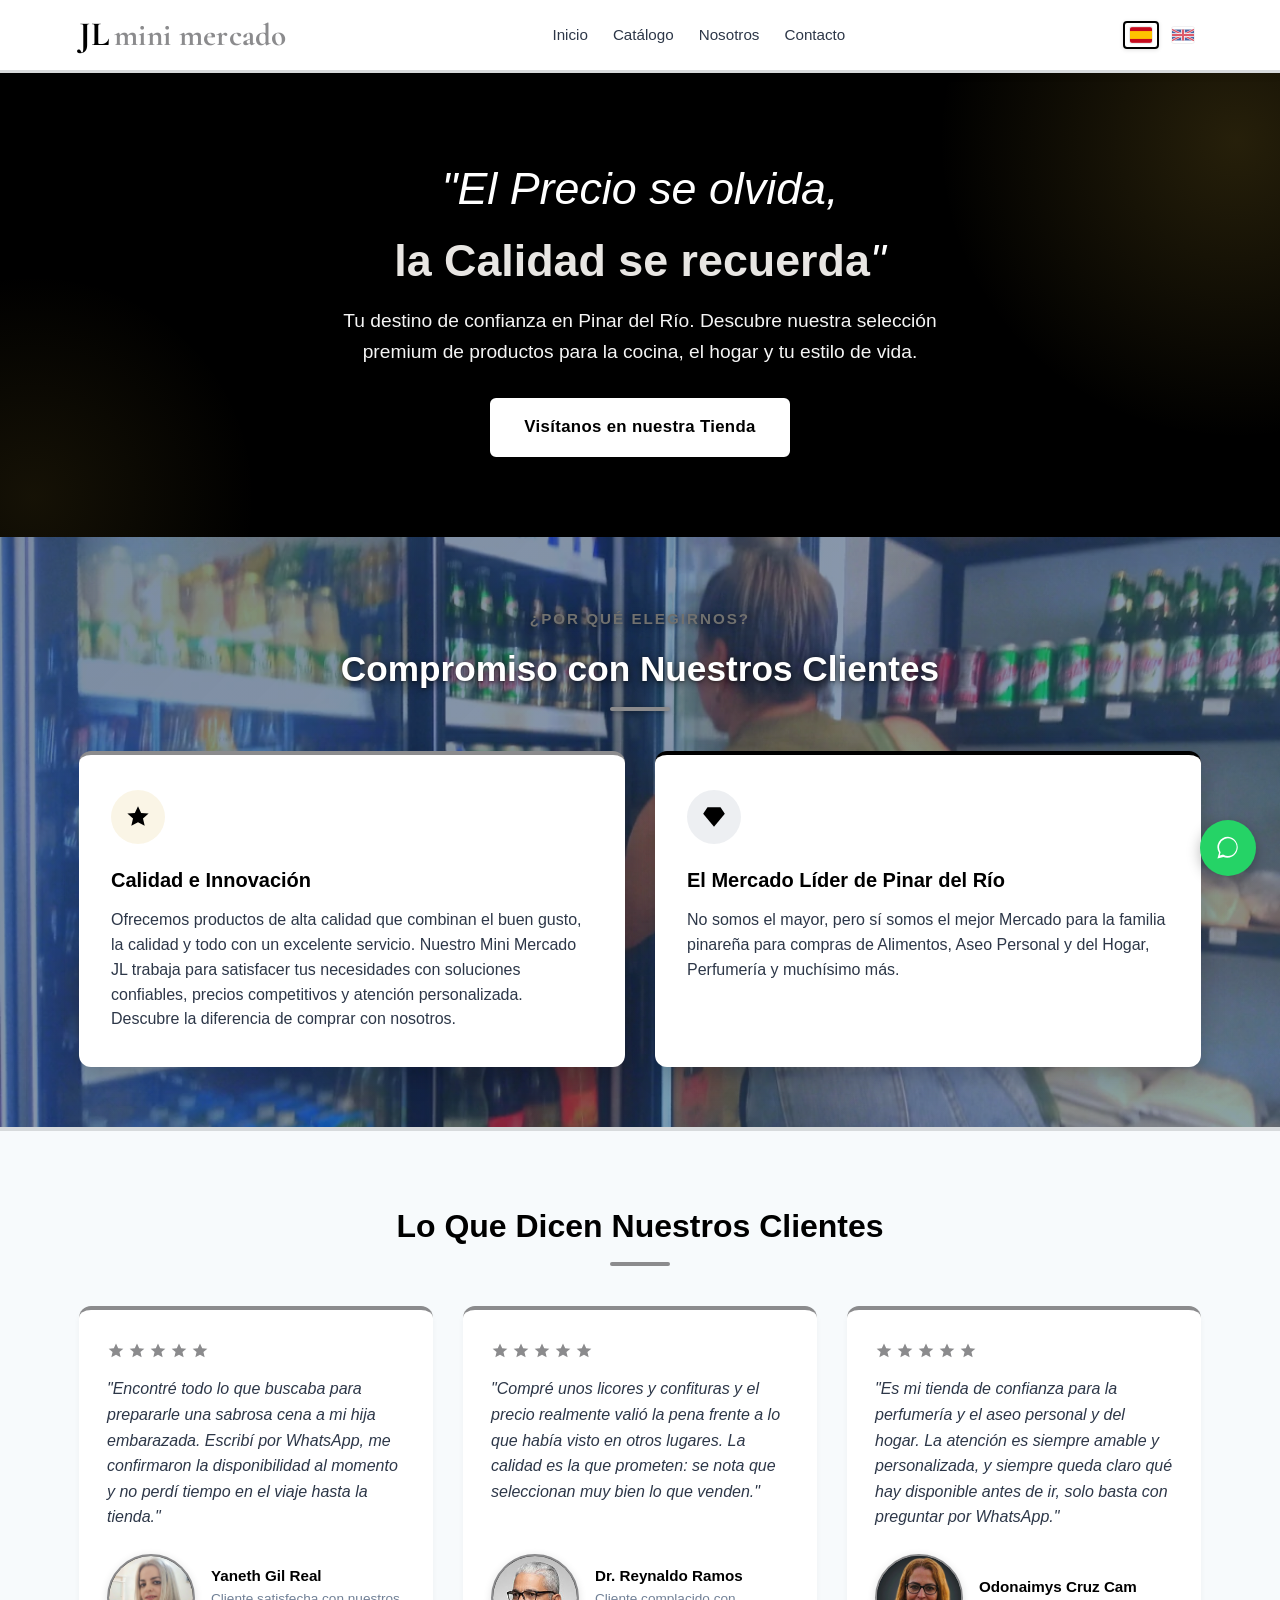
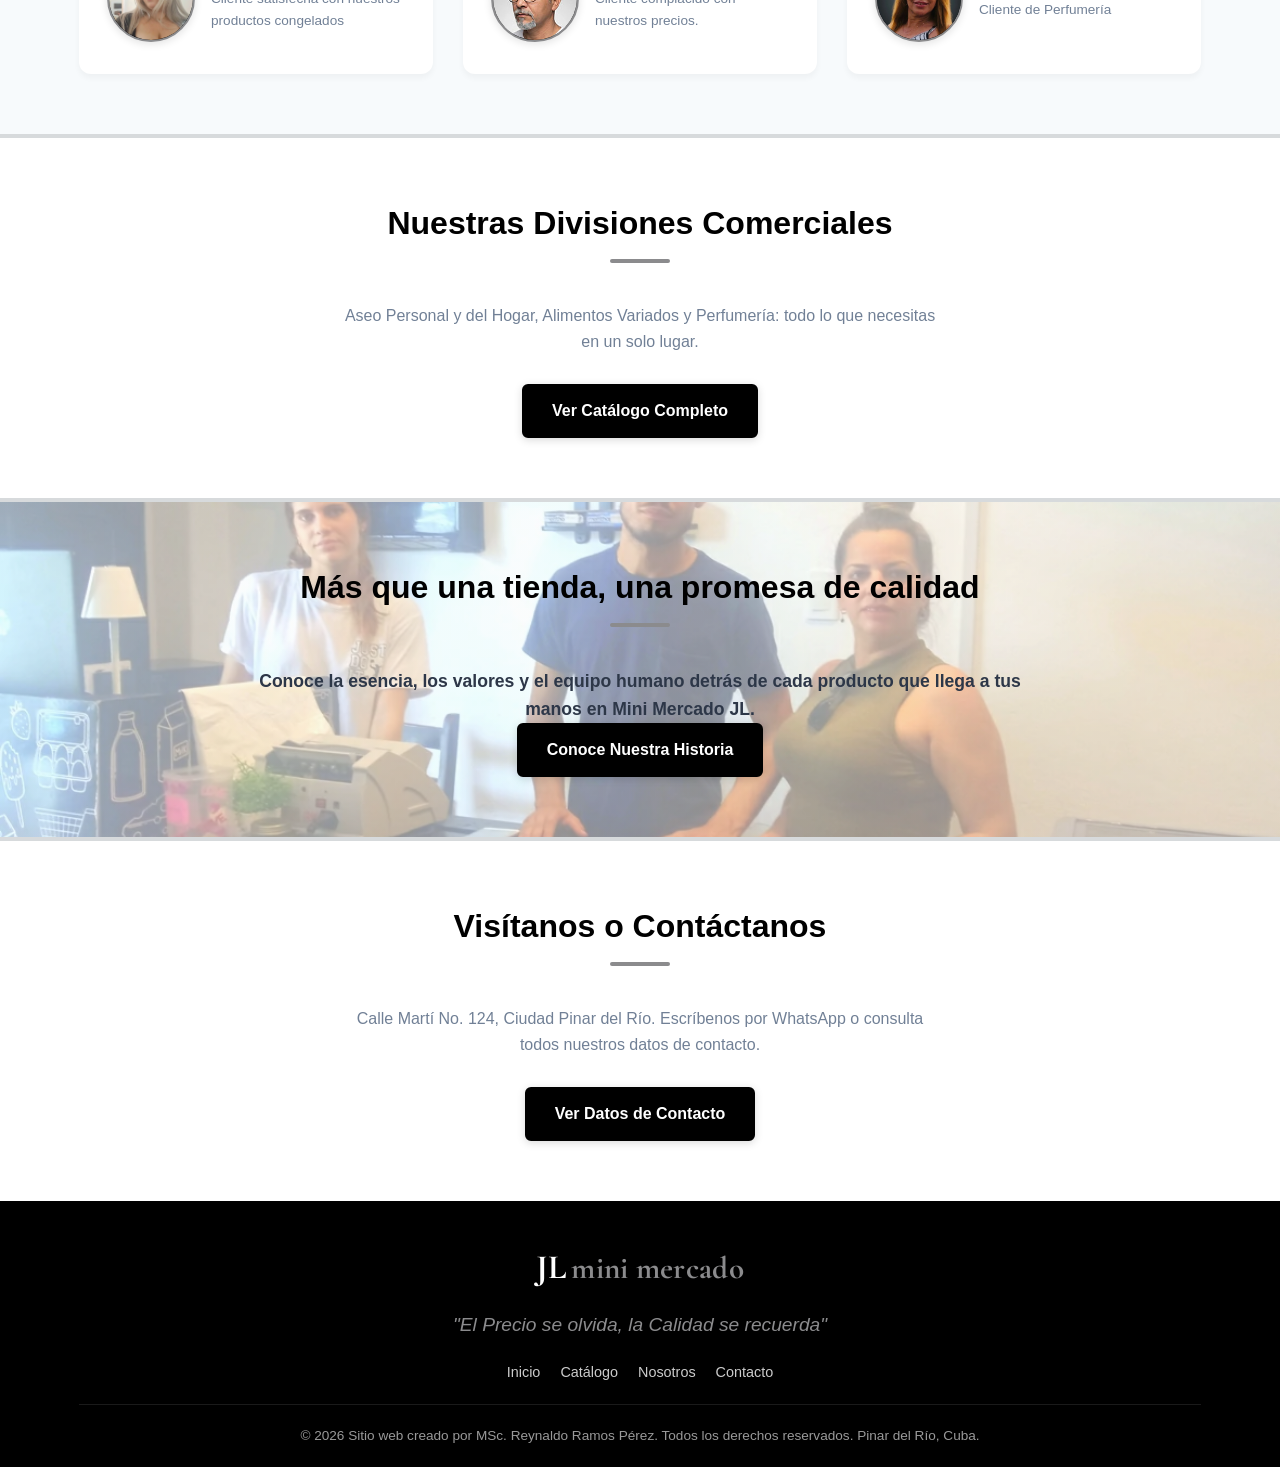
==== index.html @ f70c1ca2 "Mas ahora" ====
<!DOCTYPE html>
<html lang="es">
  <head>
    <meta charset="UTF-8" />
    <meta name="viewport" content="width=device-width, initial-scale=1.0" />
    <meta
      name="description"
      content="JL Mini Mercado Pinar del Río. El precio se olvida, la calidad se recuerda. Catálogo de Ventas."
    />
    <title>JL Mini Mercado | Calidad que se recuerda en Pinar del Río</title>

    <!-- Open Graph -->
    <meta property="og:type" content="website" />
    <meta property="og:locale" content="es_CU" />
    <meta property="og:site_name" content="JL Mini Mercado" />
    <meta property="og:title" content="JL Mini Mercado | Calidad que se recuerda en Pinar del Río" />
    <meta property="og:description" content="Tu destino de confianza en Pinar del Río. Productos premium para la cocina, el hogar y tu estilo de vida. El precio se olvida, la calidad se recuerda." />
    <meta property="og:url" content="https://losramosdelrey.github.io/JL-Mini-Mercado/" />
    <meta property="og:image" content="https://losramosdelrey.github.io/JL-Mini-Mercado/images/logos/logo.png" />

    <!-- Twitter Card -->
    <meta name="twitter:card" content="summary" />
    <meta name="twitter:title" content="JL Mini Mercado | Calidad que se recuerda" />
    <meta name="twitter:description" content="Productos premium en Pinar del Río. El precio se olvida, la calidad se recuerda." />

    <!-- PWA & Estilos -->
    <link rel="manifest" href="manifest.json">
    <meta name="theme-color" content="#18058b">
    <link rel="stylesheet" href="css/main.css">
    <link rel="preconnect" href="https://fonts.googleapis.com">
    <link rel="preconnect" href="https://fonts.gstatic.com" crossorigin>
    <link href="https://fonts.googleapis.com/css2?family=Cormorant+Garamond:wght@400;500;600;700&display=swap" rel="stylesheet">

    <!-- JSON-LD LocalBusiness -->
    <script type="application/ld+json">
    {
      "@context": "https://schema.org",
      "@type": "LocalBusiness",
      "name": "JL Mini Mercado",
      "description": "Mini mercado premium en Pinar del Río. Alimentos, aseo personal y del hogar, perfumería y más.",
      "url": "https://losramosdelrey.github.io/JL-Mini-Mercado/",
      "telephone": "+5351870743",
      "email": "jlminimercado@mercado.com",
      "address": {
        "@type": "PostalAddress",
        "streetAddress": "Calle Martí No. 124",
        "addressLocality": "Pinar del Río",
        "addressCountry": "CU"
      },
      "geo": {
        "@type": "GeoCoordinates",
        "latitude": "22.4175",
        "longitude": "-83.6981"
      },
      "image": "https://losramosdelrey.github.io/JL-Mini-Mercado/images/logos/logo.png",
      "priceRange": "$$",
      "openingHoursSpecification": {
        "@type": "OpeningHoursSpecification",
        "dayOfWeek": [
          "Monday",
          "Tuesday",
          "Wednesday",
          "Thursday",
          "Friday",
          "Saturday",
          "Sunday"
        ],
        "opens": "08:00",
        "closes": "19:00"
      },
      "sameAs": []
    }
    </script>
</head>
  <body>
    <!-- HEADER -->
    <header role="banner" id="inicio">
      <div class="container nav-container">
        <a href="index.html" class="logo" aria-label="JL Mini Mercado - Ir al inicio">
          <img
            src="images/logos/logo.png"
            alt="JL Mini Mercado - Calidad que se recuerda"
            width="48"
            height="48"
            onerror="this.style.display = 'none'"
          />
          <span class="logo-text"><span class="logo-jl">JL</span><span class="logo-rest"> mini mercado</span></span>
        </a>
        <nav role="navigation" aria-label="Menú principal">
          <ul class="nav-menu" id="navMenu">
            <li><a href="#inicio" onclick="closeMenu()" data-i18n="nav.home">Inicio</a></li>
            <li><a href="catalogo.html" onclick="closeMenu()" data-i18n="nav.catalog">Catálogo</a></li>
            <li><a href="nosotros.html" onclick="closeMenu()" data-i18n="nav.about">Nosotros</a></li>
            <li><a href="contacto.html" onclick="closeMenu()" data-i18n="nav.contact">Contacto</a></li>
          </ul>
        </nav>

        <div class="lang-switcher" role="group" aria-label="Idioma / Language">
          <button type="button" class="lang-btn active" data-lang="es" title="Español" aria-label="Español" aria-pressed="true">
            <svg class="flag-svg" viewBox="0 0 21 15" width="22" height="16" aria-hidden="true"><rect width="21" height="15" fill="#c60b1e"/><rect y="3.75" width="21" height="7.5" fill="#ffc400"/></svg>
          </button>
          <button type="button" class="lang-btn" data-lang="en" title="English" aria-label="English" aria-pressed="false">
            <svg class="flag-svg" viewBox="0 0 60 30" width="22" height="16" aria-hidden="true"><rect width="60" height="30" fill="#00247d"/><path d="M0,0 L60,30 M60,0 L0,30" stroke="#fff" stroke-width="6"/><path d="M0,0 L60,30 M60,0 L0,30" stroke="#cf142b" stroke-width="4"/><path d="M30,0 v30 M0,15 h60" stroke="#fff" stroke-width="10"/><path d="M30,0 v30 M0,15 h60" stroke="#cf142b" stroke-width="6"/></svg>
          </button>
        </div>

        <button type="button" class="hamburger" id="hamburger" onclick="toggleMenu()" data-i18n-aria="nav.open" aria-label="Abrir menú de navegación" aria-expanded="false" aria-controls="navMenu">
          <span></span>
          <span></span>
          <span></span>
        </button>
      </div>
    </header>

    <main>
      <!-- HERO SECTION -->
      <section class="hero fade-in" aria-label="Presentación principal">
        <div class="container">
          <h1 data-i18n="home.hero.title" data-i18n-html>
            "El precio se olvida, <br /><strong>la calidad se recuerda</strong>"
          </h1>
          <p data-i18n="home.hero.subtitle">
            Tu destino de confianza en Pinar del Río. Descubre nuestra selección
            premium de productos para la cocina, el hogar y tu estilo de vida.
          </p>
          <a href="contacto.html" class="btn btn-primary btn-hero" data-i18n="home.hero.cta">Visítanos en nuestra Tienda</a>
        </div>
      </section>

      <!-- PROPUESTA DE VALOR -->
      <section class="value-prop fade-in" aria-labelledby="value-title">
        <div class="container">
          <p class="value-eyebrow"><strong data-i18n="home.why">¿Por qué elegirnos?</strong></p>
          <h2 class="section-title" id="value-title" data-i18n="home.commitment">Compromiso con Nuestros Clientes</h2>
          <div class="value-grid">
            <div class="value-card">
              <div class="value-icon">
                <svg viewBox="0 0 24 24" aria-hidden="true">
                  <path d="M12 2l2.9 6.26 6.9.6-5.2 4.56 1.57 6.77L12 16.9l-6.17 3.29 1.57-6.77-5.2-4.56 6.9-.6z"/>
                </svg>
              </div>
              <h3 data-i18n="home.quality.title">Calidad e Innovación</h3>
              <p data-i18n="home.quality.text">
                Ofrecemos productos de alta calidad que combinan el buen gusto,
                la calidad y todo con un excelente servicio. Nuestro Mini Mercado JL
                trabaja para satisfacer tus necesidades con soluciones confiables,
                precios competitivos y atención personalizada. Descubre la
                diferencia de comprar con nosotros.
              </p>
            </div>
            <div class="value-card">
              <div class="value-icon">
                <svg viewBox="0 0 24 24" aria-hidden="true">
                  <path d="M6 3L18 3L22 9L12 21L2 9Z" />
                </svg>
              </div>
              <h3 data-i18n="home.leader.title">El Mercado Líder de Pinar del Río</h3>
              <p data-i18n="home.leader.text">
               No somos el mayor, pero sí somos el mejor Mercado para la familia pinareña
                para compras de Alimentos, Aseo Personal y del Hogar, Perfumería y muchísimo más.
              </p>
            </div>
          </div>
        </div>
      </section>

      <!-- TESTIMONIOS -->
      <section class="testimonials fade-in" aria-labelledby="testimonials-title">
        <div class="container">
          <h2 class="section-title" id="testimonials-title" data-i18n="home.testimonials">
            Lo Que Dicen Nuestros Clientes
          </h2>
          <div class="testimonials-grid">
            <article class="testimonial-card">
              <div class="testimonial-stars" aria-label="5 de 5 estrellas">
                <svg viewBox="0 0 24 24" aria-hidden="true"><path d="M12 2l2.9 6.26 6.9.6-5.2 4.56 1.57 6.77L12 16.9l-6.17 3.29 1.57-6.77-5.2-4.56 6.9-.6z"/></svg>
                <svg viewBox="0 0 24 24" aria-hidden="true"><path d="M12 2l2.9 6.26 6.9.6-5.2 4.56 1.57 6.77L12 16.9l-6.17 3.29 1.57-6.77-5.2-4.56 6.9-.6z"/></svg>
                <svg viewBox="0 0 24 24" aria-hidden="true"><path d="M12 2l2.9 6.26 6.9.6-5.2 4.56 1.57 6.77L12 16.9l-6.17 3.29 1.57-6.77-5.2-4.56 6.9-.6z"/></svg>
                <svg viewBox="0 0 24 24" aria-hidden="true"><path d="M12 2l2.9 6.26 6.9.6-5.2 4.56 1.57 6.77L12 16.9l-6.17 3.29 1.57-6.77-5.2-4.56 6.9-.6z"/></svg>
                <svg viewBox="0 0 24 24" aria-hidden="true"><path d="M12 2l2.9 6.26 6.9.6-5.2 4.56 1.57 6.77L12 16.9l-6.17 3.29 1.57-6.77-5.2-4.56 6.9-.6z"/></svg>
              </div>
              <p class="testimonial-text" data-i18n="home.t1.text">
                "Encontré todo lo que buscaba para prepararle una sabrosa cena a mi hija embarazada.
                 Escribí por WhatsApp, me confirmaron la
                disponibilidad al momento y no perdí tiempo en el viaje hasta
                la tienda."
              </p>
              <div class="testimonial-author">
                <div class="testimonial-avatar">
                  <img src="images/banners/testimonios/rubia.webp" alt="Yaneth Gil Real" width="88" height="88" loading="lazy" />
                </div>
                <div>
                  <div class="testimonial-name">Yaneth Gil Real</div>
                  <div class="testimonial-role" data-i18n="home.t1.role">Cliente satisfecha con nuestros productos congelados</div>
                </div>
              </div>
            </article>
            <article class="testimonial-card">
              <div class="testimonial-stars" aria-label="5 de 5 estrellas">
                <svg viewBox="0 0 24 24" aria-hidden="true"><path d="M12 2l2.9 6.26 6.9.6-5.2 4.56 1.57 6.77L12 16.9l-6.17 3.29 1.57-6.77-5.2-4.56 6.9-.6z"/></svg>
                <svg viewBox="0 0 24 24" aria-hidden="true"><path d="M12 2l2.9 6.26 6.9.6-5.2 4.56 1.57 6.77L12 16.9l-6.17 3.29 1.57-6.77-5.2-4.56 6.9-.6z"/></svg>
                <svg viewBox="0 0 24 24" aria-hidden="true"><path d="M12 2l2.9 6.26 6.9.6-5.2 4.56 1.57 6.77L12 16.9l-6.17 3.29 1.57-6.77-5.2-4.56 6.9-.6z"/></svg>
                <svg viewBox="0 0 24 24" aria-hidden="true"><path d="M12 2l2.9 6.26 6.9.6-5.2 4.56 1.57 6.77L12 16.9l-6.17 3.29 1.57-6.77-5.2-4.56 6.9-.6z"/></svg>
                <svg viewBox="0 0 24 24" aria-hidden="true"><path d="M12 2l2.9 6.26 6.9.6-5.2 4.56 1.57 6.77L12 16.9l-6.17 3.29 1.57-6.77-5.2-4.56 6.9-.6z"/></svg>
              </div>
              <p class="testimonial-text" data-i18n="home.t2.text">
                "Compré unos licores y confituras y el precio realmente valió la
                pena frente a lo que había visto en otros lugares. La calidad
                es la que prometen: se nota que seleccionan muy bien lo que
                venden."
              </p>
              <div class="testimonial-author">
                <div class="testimonial-avatar">
                  <img src="images/banners/testimonios/hombre.webp" alt="Dr. Reynaldo Ramos" width="88" height="88" loading="lazy" />
                </div>
                <div>
                  <div class="testimonial-name">Dr. Reynaldo Ramos</div>
                  <div class="testimonial-role" data-i18n="home.t2.role">Cliente complacido con nuestros precios.</div>
                </div>
              </div>
            </article>
            <article class="testimonial-card">
              <div class="testimonial-stars" aria-label="5 de 5 estrellas">
                <svg viewBox="0 0 24 24" aria-hidden="true"><path d="M12 2l2.9 6.26 6.9.6-5.2 4.56 1.57 6.77L12 16.9l-6.17 3.29 1.57-6.77-5.2-4.56 6.9-.6z"/></svg>
                <svg viewBox="0 0 24 24" aria-hidden="true"><path d="M12 2l2.9 6.26 6.9.6-5.2 4.56 1.57 6.77L12 16.9l-6.17 3.29 1.57-6.77-5.2-4.56 6.9-.6z"/></svg>
                <svg viewBox="0 0 24 24" aria-hidden="true"><path d="M12 2l2.9 6.26 6.9.6-5.2 4.56 1.57 6.77L12 16.9l-6.17 3.29 1.57-6.77-5.2-4.56 6.9-.6z"/></svg>
                <svg viewBox="0 0 24 24" aria-hidden="true"><path d="M12 2l2.9 6.26 6.9.6-5.2 4.56 1.57 6.77L12 16.9l-6.17 3.29 1.57-6.77-5.2-4.56 6.9-.6z"/></svg>
                <svg viewBox="0 0 24 24" aria-hidden="true"><path d="M12 2l2.9 6.26 6.9.6-5.2 4.56 1.57 6.77L12 16.9l-6.17 3.29 1.57-6.77-5.2-4.56 6.9-.6z"/></svg>
              </div>
              <p class="testimonial-text" data-i18n="home.t3.text">
                "Es mi tienda de confianza para la perfumería y el aseo personal
               y del hogar. La atención es siempre amable y personalizada, y
                siempre queda claro qué hay disponible antes de ir, solo basta con preguntar por WhatsApp."
              </p>
              <div class="testimonial-author">
                <div class="testimonial-avatar">
                  <img src="images/banners/testimonios/cuca.webp" alt="Odonaimys Cruz Cam" width="88" height="88" loading="lazy" />
                </div>
                <div>
                  <div class="testimonial-name">Odonaimys Cruz Cam</div>
                  <div class="testimonial-role" data-i18n="home.t3.role">Cliente de Perfumería</div>
                </div>
              </div>
            </article>
          </div>
        </div>
      </section>

      <!-- CATÁLOGO (Teaser) -->
      <section id="categorias" class="categories fade-in" aria-labelledby="divisions-title">
        <div class="container text-center">
          <h2 class="section-title" id="divisions-title" data-i18n="home.divisions">Nuestras Divisiones Comerciales</h2>
          <p class="section-lead" data-i18n="home.divisions.text">
            Aseo Personal y del Hogar, Alimentos Variados
            y Perfumería: todo lo que necesitas en un solo lugar.
          </p>
          <a href="catalogo.html" class="btn btn-primary" data-i18n="home.catalog.cta">Ver Catálogo Completo</a>
        </div>
      </section>

      <!-- NOSOTROS (Teaser) -->
      <section id="nosotros" class="about fade-in" aria-labelledby="promise-title">
        <div class="container text-center">
          <h2 class="section-title" id="promise-title" data-i18n="home.promise">
            Más que una tienda, una promesa de calidad
          </h2>
          <p class="section-lead section-lead-strong" data-i18n="home.promise.text">
            Conoce la esencia, los valores y el equipo humano detrás de cada
            producto que llega a tus manos en Mini Mercado JL.
          </p>
          <a href="nosotros.html" class="btn btn-primary" data-i18n="home.history.cta">Conoce Nuestra Historia</a>
        </div>
      </section>

      <!-- CONTACTO (Teaser) -->
      <section id="contacto" class="contact fade-in" aria-labelledby="visit-title">
        <div class="container text-center">
          <h2 class="section-title" id="visit-title" data-i18n="home.visit">Visítanos o Contáctanos</h2>
          <p class="section-lead" data-i18n="home.visit.text">
            Calle Martí No. 124, Ciudad Pinar del Río. Escríbenos por
            WhatsApp o consulta todos nuestros datos de contacto.
          </p>
          <a href="contacto.html" class="btn btn-primary" data-i18n="home.contact.cta">Ver Datos de Contacto</a>
        </div>
      </section>
    </main>

    <!-- BOTONES FLOTANTES PERSISTENTES -->
    <div class="floating-actions">
      <a href="https://wa.me/5351870743?text=Hola,%20quisiera%20consultar%20disponibilidad%20de%20productos%20en%20JL%20Mini%20Mercado"
         class="btn-float btn-float-whatsapp"
         target="_blank"
         rel="noopener noreferrer"
         aria-label="Contactar por WhatsApp">
        <svg viewBox="0 0 32 32" width="26" height="26" fill="currentColor" aria-hidden="true">
          <path d="M16 2a13 13 0 0 0-11 19.8L3 29l7.3-1.9A13 13 0 1 0 16 2zm0 23.8c-2 0-3.9-.5-5.6-1.5l-.4-.2-4.2 1.1 1.1-4.1-.3-.5A10.8 10.8 0 1 1 16 25.8z"/>
        </svg>
      </a>
      <a href="tel:+5351870743"
         class="btn-float btn-float-call"
         aria-label="Llamar directamente por teléfono">
        <svg viewBox="0 0 24 24" width="24" height="24" fill="currentColor" aria-hidden="true">
          <path d="M6.6 10.8c1.4 2.8 3.8 5.1 6.6 6.6l2.2-2.2c.3-.3.7-.4 1-.2 1.1.4 2.3.6 3.6.6.6 0 1 .4 1 1V20c0 .6-.4 1-1 1-9.4 0-17-7.6-17-17 0-.6.4-1 1-1h3.5c.6 0 1 .4 1 1 0 1.2.2 2.4.6 3.6.1.3 0 .7-.2 1l-2.3 2.2z"/>
        </svg>
      </a>
    </div>

    <!-- FOOTER -->
    <footer role="contentinfo">
      <div class="container">
        <div class="footer-logo">
          <img
            src="images/logos/logo_invertido.png"
            alt="JL Mini Mercado"
            width="42"
            height="42"
            onerror="this.style.display = 'none'"
          />
          <span class="footer-logo-text"><span class="footer-logo-jl">JL</span><span class="footer-logo-rest"> mini mercado</span></span>
        </div>
        <p class="footer-slogan" data-i18n="footer.slogan">
          "El precio se olvida, la calidad se recuerda"
        </p>
        <nav class="footer-links" aria-label="Enlaces del pie de página">
          <a href="#inicio" data-i18n="nav.home">Inicio</a>
          <a href="catalogo.html" data-i18n="nav.catalog">Catálogo</a>
          <a href="nosotros.html" data-i18n="nav.about">Nosotros</a>
          <a href="contacto.html" data-i18n="nav.contact">Contacto</a>
        </nav>
        <p class="copyright">
          &copy; 2026 Sitio web creado por MSc. Reynaldo Ramos Pérez. Todos los derechos reservados. Pinar del Río, Cuba.
        </p>
      </div>
    </footer>

    <script src="js/i18n.js"></script>
    <script src="js/main.js"></script>
    <!-- Registro del Service Worker para la PWA -->
    <script>
      if ('serviceWorker' in navigator) {
        window.addEventListener('load', () => {
          navigator.serviceWorker.register('./sw.js')
            .then(reg => console.log('Service Worker registrado', reg))
            .catch(err => console.error('Error al registrar Service Worker', err));
        });
      }
    </script>
</body>
</html>
---- css/main.css ----
/* Logo tipografía serif clásica */
@import url("https://fonts.googleapis.com/css2?family=Cormorant+Garamond:wght@400;500;600;700&display=swap");

/* =========================================
   VARIABLES Y RESET
   ========================================= */
:root {
  --primary: #000000;
  --accent: #8b8b8d;
  --gris-humo: #d7dadc;
  --bg-light: #f7fafc;
  --text-dark: #2d3748;
  --text-light: #718096;
  --white: #ffffff;
  --whatsapp: #25d366;

  /* Colores por categoría */
  --cat-aseo: #3182ce;
  --cat-reloj: #d69e2e;
  --cat-calzado: #975a16;
  --cat-alimentos: #38a169;
  --cat-utiles: #dd6b20;
  --cat-juguetes: #e53e3e;
  --cat-perfume: #805ad5;
  --cat-ajuares: #319795;
  --cat-electro: #4a5568;
}

* {
  margin: 0;
  padding: 0;
  box-sizing: border-box;
}

html {
  scroll-behavior: smooth;
}

body {
  font-family:
    -apple-system, BlinkMacSystemFont, "Segoe UI", Roboto, Helvetica,
    Arial, sans-serif;
  color: var(--text-dark);
  background-color: var(--white);
  line-height: 1.6;
  -webkit-font-smoothing: antialiased;
}

/* =========================================
   UTILIDADES Y ANIMACIONES LIGERAS
   ========================================= */
.container {
  width: 90%;
  max-width: 1200px;
  margin: 0 auto;
  padding: 0 15px;
}

.fade-in {
  opacity: 0;
  transform: translateY(20px);
  transition:
    opacity 0.6s ease-out,
    transform 0.6s ease-out;
}

.fade-in.visible {
  opacity: 1;
  transform: translateY(0);
}

@keyframes heroFadeUp {
  from {
    opacity: 0;
    transform: translateY(30px);
  }
  to {
    opacity: 1;
    transform: translateY(0);
  }
}

@keyframes softFloat {
  0%,
  100% {
    transform: translateY(0) scale(1);
  }
  50% {
    transform: translateY(-12px) scale(1.02);
  }
}

@keyframes gentlePulse {
  0%,
  100% {
    opacity: 0.15;
    transform: scale(1);
  }
  50% {
    opacity: 0.25;
    transform: scale(1.05);
  }
}

.btn {
  display: inline-block;
  padding: 12px 28px;
  border-radius: 6px;
  text-decoration: none;
  font-weight: 800;
  transition: all 0.4s ease;
  text-align: center;
  border: none;
  cursor: pointer;
}

.btn-primary {
  background-color: #000000;
  color: #ffffff;
  border: 2px solid #000000;
  box-shadow: 0 2px 8px rgba(0, 0, 0, 0.15);
}

.btn-primary:hover {
  background-color: #1a1a1a;
  color: #ffffff;
  transform: translateY(-2px);
  box-shadow: 0 6px 16px rgba(0, 0, 0, 0.25);
}

.btn-hero {
  background-color: #ffffff;
  color: #000000;
  border: 2px solid #ffffff;
  font-size: 1.05rem;
  padding: 14px 32px;
  letter-spacing: 0.02em;
}

.btn-hero:hover {
  background-color: #f5f5f5;
  color: #000000;
  border-color: #f5f5f5;
}

.btn-whatsapp {
  background-color: #128c7e;
  color: #ffffff;
  display: inline-flex;
  align-items: center;
  justify-content: center;
  gap: 10px;
  font-weight: 700;
  padding: 14px 28px;
  box-shadow: 0 3px 10px rgba(18, 140, 126, 0.35);
}

.btn-whatsapp:hover {
  background-color: #0e7a6d;
  color: #ffffff;
  transform: translateY(-2px);
  box-shadow: 0 6px 16px rgba(18, 140, 126, 0.45);
}

/* =========================================
   HEADER Y NAVEGACIÓN
   ========================================= */
header {
  background-color: var(--white);
  box-shadow: 0 2px 10px rgba(0, 0, 0, 0.05);
  position: sticky;
  top: 0;
  z-index: 1000;
  border-bottom: 3px solid var(--gris-humo);
}

.nav-container {
  display: flex;
  justify-content: space-between;
  align-items: center;
  height: 70px;
}

.logo {
  display: flex;
  align-items: center;
  gap: 12px;
  text-decoration: none;
  height: 50px;
}

.logo img {
  height: 48px;
  width: auto;
  display: block;
  transition:
    transform 0.3s ease,
    filter 0.3s ease;
}

.logo:hover img {
  transform: scale(1.05);
}

.logo-text {
  font-family: "Cormorant Garamond", "EB Garamond", Baskerville, "Libre Baskerville", Georgia, serif;
  font-size: 1.85rem;
  letter-spacing: 0.01em;
  white-space: nowrap;
  display: inline-flex;
  align-items: baseline;
  gap: 0.12em;
  color: var(--primary);
}

.logo-text .logo-jl {
  font-size: 1.15em;
  font-weight: 700;
  color: var(--primary);
}

.logo-text .logo-rest {
  font-weight: 700;
  font-size: 1.05em;
  color: var(--accent);
  text-transform: lowercase;
}

.nav-menu {
  display: flex;
  list-style: none;
  gap: 25px;
}

.nav-menu a {
  text-decoration: none;
  color: var(--text-dark);
  font-weight: 500;
  font-size: 0.95rem;
  transition: color 0.3s;
}

.nav-menu a:hover {
  color: var(--accent);
}

.hamburger {
  display: none;
  flex-direction: column;
  cursor: pointer;
  gap: 5px;
  background: none;
  border: none;
  padding: 8px;
  margin: 0;
}

.hamburger span {
  width: 25px;
  height: 3px;
  background-color: var(--primary);
  border-radius: 2px;
  transition: 0.3s;
  display: block;
}

/* =========================================
   HERO SECTION
   ========================================= */
.hero {
  background: linear-gradient(135deg, var(--primary) 0%, #000000 100%);
  color: var(--white);
  padding: 80px 0;
  text-align: center;
  position: relative;
  overflow: hidden;
}

.hero::before {
  content: "";
  position: absolute;
  top: -50%;
  right: -20%;
  width: 600px;
  height: 600px;
  background: radial-gradient(
    circle,
    rgba(212, 175, 55, 0.18) 0%,
    rgba(255, 255, 255, 0) 70%
  );
  border-radius: 50%;
  animation: gentlePulse 8s ease-in-out infinite;
  pointer-events: none;
}

.hero::after {
  content: "";
  position: absolute;
  bottom: -40%;
  left: -15%;
  width: 450px;
  height: 450px;
  background: radial-gradient(
    circle,
    rgba(212, 175, 55, 0.1) 0%,
    rgba(255, 255, 255, 0) 70%
  );
  border-radius: 50%;
  animation: softFloat 10s ease-in-out infinite;
  pointer-events: none;
}

.hero h1 {
  font-size: 2.8rem;
  font-weight: 300;
  font-style: italic;
  margin-bottom: 10px;
  position: relative;
  z-index: 1;
  animation: heroFadeUp 0.9s ease-out 0.2s both;
}

.hero h1 strong {
  font-weight: 700;
  color: #e8e6e3;
  font-style: normal;
  display: inline-block;
  transition:
    transform 0.3s ease,
    text-shadow 0.3s ease;
}

.hero h1 strong:hover {
  transform: scale(1.03);
  text-shadow: 0 0 18px rgba(255, 255, 255, 0.35);
}

.hero p {
  font-size: 1.2rem;
  margin-bottom: 30px;
  opacity: 1;
  color: #f5f5f5;
  max-width: 600px;
  margin-left: auto;
  margin-right: auto;
  position: relative;
  z-index: 1;
  animation: heroFadeUp 0.9s ease-out 0.45s both;
}

.hero .btn {
  position: relative;
  z-index: 1;
  animation: heroFadeUp 0.9s ease-out 0.7s both;
}

/* =========================================
   CATEGORÍAS
   ========================================= */
.categories {
  padding: 60px 0;
  background-color: var(--white);
  border-bottom: 4px solid var(--gris-humo);
}

.section-title {
  text-align: center;
  font-size: 2rem;
  color: var(--primary);
  margin-bottom: 40px;
  position: relative;
}

.section-title::after {
  content: "";
  display: block;
  width: 60px;
  height: 4px;
  background-color: var(--accent);
  margin: 10px auto 0;
  border-radius: 2px;
}

.category-grid {
  display: grid;
  grid-template-columns: repeat(auto-fit, minmax(280px, 1fr));
  gap: 25px;
}

.category-card {
  background: var(--white);
  border-radius: 12px;
  padding: 0 0 20px;
  text-align: center;
  box-shadow: 0 4px 6px rgba(0, 0, 0, 0.04);
  transition:
    transform 0.3s ease,
    box-shadow 0.3s ease;
  border-top: 5px solid transparent;
  cursor: pointer;
  text-decoration: none;
  color: inherit;
  display: block;
  overflow: hidden;
}

.category-card:hover {
  transform: translateY(-5px);
  box-shadow: 0 12px 24px rgba(0, 0, 0, 0.08);
}

.category-card .cat-image {
  width: 100%;
  height: 190px;
  object-fit: cover;
  display: block;
  margin-bottom: 15px;
}

.category-card .cat-placeholder {
  width: 100%;
  height: 190px;
  margin-bottom: 15px;
  display: flex;
  flex-direction: column;
  align-items: center;
  justify-content: center;
  gap: 8px;
  background: repeating-linear-gradient(
    135deg,
    rgba(0, 0, 0, 0.03),
    rgba(0, 0, 0, 0.03) 10px,
    rgba(0, 0, 0, 0.06) 10px,
    rgba(0, 0, 0, 0.06) 20px
  );
  border-bottom: 2px dashed rgba(0, 0, 0, 0.15);
}

.category-card .cat-placeholder svg {
  width: 42px;
  height: 42px;
  fill: currentColor;
  opacity: 0.6;
}

.category-card .cat-placeholder span {
  font-size: 0.8rem;
  font-weight: 600;
  letter-spacing: 0.03em;
  text-transform: uppercase;
  color: var(--text-light);
  opacity: 0.8;
}

.category-card h3 {
  font-size: 1.1rem;
  margin-bottom: 8px;
  padding: 0 20px;
  color: var(--primary);
}

.category-card p {
  font-size: 0.9rem;
  padding: 0 20px;
  color: var(--text-light);
}

.cat-aseo { border-top-color: var(--cat-aseo); color: var(--cat-aseo); }
.cat-reloj { border-top-color: var(--cat-reloj); color: var(--cat-reloj); }
.cat-calzado { border-top-color: var(--cat-calzado); color: var(--cat-calzado); }
.cat-alimentos { border-top-color: var(--cat-alimentos); color: var(--cat-alimentos); }
.cat-utiles { border-top-color: var(--cat-utiles); color: var(--cat-utiles); }
.cat-juguetes { border-top-color: var(--cat-juguetes); color: var(--cat-juguetes); }
.cat-perfume { border-top-color: var(--cat-perfume); color: var(--cat-perfume); }
.cat-ajuares { border-top-color: var(--cat-ajuares); color: var(--cat-ajuares); }
.cat-electro { border-top-color: var(--cat-electro); color: var(--cat-electro); }

/* =========================================
   PROPUESTA DE VALOR
   ========================================= */
.value-prop {
  padding: 70px 0 60px;
  background:
    linear-gradient(
      135deg,
      rgba(26, 54, 93, 0.58) 0%,
      rgba(26, 54, 93, 0.52) 45%,
      rgba(44, 82, 130, 0.55) 100%
    ),
    url("../images/backgrounds/mercado_3.webp") center/cover no-repeat;
  background-attachment: scroll;
  border-bottom: 4px solid var(--gris-humo);
  position: relative;
}

.value-prop .section-title {
  color: #ffffff;
  font-size: 2.2rem;
  font-weight: 700;
  text-shadow:
    0 2px 10px rgba(0, 0, 0, 0.55),
    0 1px 3px rgba(0, 0, 0, 0.4);
}

.value-prop .section-title::after {
  background-color: var(--accent);
  box-shadow: 0 1px 5px rgba(0, 0, 0, 0.35);
}

.value-eyebrow {
  text-align: center;
  color: #71716f;
  font-weight: 700;
  font-size: 0.95rem;
  text-transform: uppercase;
  letter-spacing: 2px;
  margin-bottom: 10px;
  text-shadow: 0 1px 6px rgba(0, 0, 0, 0.6);
}

.value-grid {
  display: grid;
  grid-template-columns: repeat(auto-fit, minmax(300px, 1fr));
  gap: 30px;
  margin-top: 30px;
}

.value-card {
  background-color: var(--white);
  border-radius: 12px;
  padding: 35px 32px;
  box-shadow: 0 10px 25px rgba(0, 0, 0, 0.2);
  border-top: 4px solid var(--accent);
  transition:
    transform 0.3s ease,
    box-shadow 0.3s ease;
}

.value-card:hover {
  transform: translateY(-6px);
  box-shadow: 0 18px 36px rgba(0, 0, 0, 0.28);
}

.value-card:nth-child(2) {
  border-top-color: var(--primary);
}

.value-icon {
  width: 54px;
  height: 54px;
  border-radius: 50%;
  background-color: rgba(212, 175, 55, 0.12);
  display: flex;
  align-items: center;
  justify-content: center;
  margin-bottom: 20px;
}

.value-card:nth-child(2) .value-icon {
  background-color: rgba(26, 54, 93, 0.08);
}

.value-icon svg {
  width: 26px;
  height: 26px;
  fill: var(--primary);
}

.value-card:nth-child(2) .value-icon svg {
  fill: var(--primary);
}

.value-card h3 {
  color: var(--primary);
  font-size: 1.25rem;
  margin-bottom: 12px;
}

.value-card p {
  color: var(--text-dark);
  font-size: 1rem;
  line-height: 1.55;
}

/* =========================================
   TESTIMONIOS
   ========================================= */
.testimonials {
  padding: 70px 0 60px;
  background-color: var(--bg-light);
  border-bottom: 4px solid var(--gris-humo);
}

.testimonials-grid {
  display: grid;
  grid-template-columns: repeat(auto-fit, minmax(280px, 1fr));
  gap: 30px;
  margin-top: 30px;
}

.testimonial-card {
  background-color: var(--white);
  border-radius: 12px;
  padding: 32px 28px;
  box-shadow: 0 4px 6px rgba(0, 0, 0, 0.04);
  border-top: 4px solid var(--accent);
  transition:
    transform 0.3s ease,
    box-shadow 0.3s ease;
  display: flex;
  flex-direction: column;
  text-align: left;
}

.testimonial-card:hover {
  transform: translateY(-5px);
  box-shadow: 0 12px 24px rgba(0, 0, 0, 0.08);
}

.testimonial-stars {
  display: flex;
  gap: 3px;
  margin-bottom: 16px;
}

.testimonial-stars svg {
  width: 18px;
  height: 18px;
  fill: var(--accent);
}

.testimonial-text {
  color: var(--text-dark);
  font-size: 1rem;
  line-height: 1.6;
  font-style: italic;
  margin-bottom: 24px;
  flex-grow: 1;
}

.testimonial-author {
  display: flex;
  align-items: center;
  gap: 16px;
}

.testimonial-avatar {
  width: 88px;
  height: 88px;
  border-radius: 50%;
  background-color: var(--primary);
  color: var(--white);
  display: flex;
  align-items: center;
  justify-content: center;
  font-weight: 700;
  font-size: 1rem;
  flex-shrink: 0;
  overflow: hidden;
  box-shadow: 0 2px 8px rgba(0, 0, 0, 0.12);
  border: 2px solid var(--accent);
}

.testimonial-avatar img {
  width: 100%;
  height: 100%;
  object-fit: cover;
  object-position: center 20%;
  display: block;
}

.testimonial-name {
  color: var(--primary);
  font-weight: 700;
  font-size: 0.95rem;
}

.testimonial-role {
  color: var(--text-light);
  font-size: 0.85rem;
}

/* =========================================
   SECCIÓN NOSOTROS
   ========================================= */
.about {
  padding: 60px 0;
  background:
    linear-gradient(
      rgba(247, 250, 252, 0.55),
      rgba(247, 250, 252, 0.55)
    ),
    url("../images/backgrounds/mercado_4.webp") center/cover no-repeat;
  border-bottom: 4px solid var(--gris-humo);
  text-align: center;
}

.about p {
  max-width: 800px;
  margin: 0 auto;
  font-size: 1.1rem;
  color: var(--text-dark);
}

/* =========================================
   CONTACTO Y UBICACIÓN
   ========================================= */
.contact {
  padding: 60px 0;
  background-color: var(--white);
}

.contact-grid {
  display: grid;
  grid-template-columns: 1fr 1fr;
  gap: 40px;
  align-items: start;
}

.contact-info h3 {
  color: var(--primary);
  margin-bottom: 20px;
  font-size: 1.5rem;
}

.contact-item {
  display: flex;
  align-items: flex-start;
  gap: 15px;
  margin-bottom: 20px;
}

.contact-item svg {
  width: 24px;
  height: 24px;
  fill: var(--accent);
  flex-shrink: 0;
  margin-top: 3px;
}

.contact-item a {
  color: var(--primary);
  text-decoration: none;
  font-weight: 500;
  transition: color 0.3s;
}

.contact-item a:hover {
  color: var(--accent);
  text-decoration: underline;
}

.contact-item p {
  color: var(--text-dark);
  margin: 0;
}

.map-container {
  background-color: var(--gris-humo);
  border-radius: 12px;
  height: 350px;
  display: flex;
  align-items: center;
  justify-content: center;
  position: relative;
  overflow: hidden;
  border: 2px solid var(--gris-humo);
}

.map-placeholder {
  text-align: center;
  padding: 20px;
  color: var(--primary);
}

.map-btn {
  margin-top: 15px;
  background-color: var(--primary);
  color: white;
  padding: 10px 20px;
  border-radius: 6px;
  text-decoration: none;
  display: inline-block;
  font-weight: 600;
}

/* =========================================
   FOOTER
   ========================================= */
footer {
  background-color: var(--primary);
  color: var(--white);
  padding: 40px 0 20px;
  text-align: center;
}

.footer-slogan {
  font-style: italic;
  color: var(--accent);
  font-size: 1.2rem;
  margin-bottom: 20px;
}

.footer-logo {
  display: flex;
  align-items: center;
  justify-content: center;
  gap: 10px;
  margin-bottom: 15px;
}

.footer-logo-text {
  font-family: "Cormorant Garamond", "EB Garamond", Baskerville, "Libre Baskerville", Georgia, serif;
  font-size: 1.85rem;
  letter-spacing: 0.01em;
  white-space: nowrap;
  display: inline-flex;
  align-items: baseline;
  gap: 0.12em;
  color: var(--white);
}

.footer-logo-text .footer-logo-jl {
  font-size: 1.15em;
  font-weight: 700;
  color: var(--white);
}

.footer-logo-text .footer-logo-rest {
  font-weight: 700;
  font-size: 1.05em;
  color: var(--accent);
  text-transform: lowercase;
}

.footer-links {
  display: flex;
  justify-content: center;
  gap: 20px;
  margin-bottom: 20px;
  flex-wrap: wrap;
}

.footer-links a {
  color: rgba(255, 255, 255, 0.8);
  text-decoration: none;
  font-size: 0.9rem;
  transition: color 0.3s;
}

.footer-links a:hover {
  color: var(--accent);
}

.copyright {
  font-size: 0.85rem;
  color: rgba(255, 255, 255, 0.6);
  border-top: 1px solid rgba(255, 255, 255, 0.1);
  padding-top: 20px;
  margin-top: 20px;
}

/* =========================================
   SELECTOR DE IDIOMA
   ========================================= */
.lang-switcher {
  display: flex;
  align-items: center;
  gap: 6px;
  margin-left: 12px;
}

.lang-btn {
  display: inline-flex;
  align-items: center;
  justify-content: center;
  width: 36px;
  height: 28px;
  padding: 0;
  border: 2px solid transparent;
  border-radius: 4px;
  background: transparent;
  cursor: pointer;
  transition: all 0.2s ease;
  opacity: 0.7;
}

.lang-btn:hover {
  opacity: 1;
  transform: scale(1.05);
}

.lang-btn.active {
  opacity: 1;
  border-color: var(--primary, #000);
  box-shadow: 0 1px 4px rgba(0, 0, 0, 0.12);
}

.lang-btn img,
.lang-btn .flag {
  width: 22px;
  height: 16px;
  object-fit: cover;
  border-radius: 2px;
  display: block;
  pointer-events: none;
}

.lang-btn .flag {
  font-size: 18px;
  line-height: 1;
  width: auto;
  height: auto;
}

.lang-btn .flag-svg {
  width: 22px;
  height: 16px;
  display: block;
  border-radius: 2px;
  box-shadow: 0 0 0 1px rgba(0, 0, 0, 0.08);
  pointer-events: none;
}

/* =========================================
   BOTONES FLOTANTES DE ACCIÓN DIRECTA
   ========================================= */
.floating-actions {
  position: fixed;
  bottom: 24px;
  right: 24px;
  display: flex;
  flex-direction: column;
  gap: 14px;
  z-index: 9999;
}

.btn-float {
  width: 56px;
  height: 56px;
  border-radius: 50%;
  display: flex;
  align-items: center;
  justify-content: center;
  color: #ffffff;
  box-shadow: 0 4px 14px rgba(0, 0, 0, 0.28);
  transition: transform 0.25s cubic-bezier(0.175, 0.885, 0.32, 1.275), box-shadow 0.25s ease;
  text-decoration: none;
}

.btn-float:hover {
  transform: scale(1.1);
  box-shadow: 0 8px 20px rgba(0, 0, 0, 0.38);
}

.btn-float-whatsapp {
  background-color: #25d366;
}

.btn-float-call {
  background-color: #007aff;
  display: none;
}

/* =========================================
   RESPONSIVE (Mobile First)
   ========================================= */
@media (max-width: 768px) {
  .hamburger {
    display: flex;
  }

  .nav-menu {
    position: fixed;
    top: 70px;
    left: -100%;
    width: 100%;
    height: calc(100vh - 70px);
    background-color: var(--white);
    flex-direction: column;
    align-items: center;
    padding-top: 40px;
    transition: left 0.3s ease;
    border-top: 2px solid var(--gris-humo);
  }

  .nav-menu.active {
    left: 0;
  }

  .logo {
    gap: 8px;
    max-width: calc(100% - 48px);
  }

  .logo img {
    height: 40px;
  }

  .logo-text {
    font-size: 1.45rem;
  }

  .logo-text .logo-jl {
    font-size: 1.12em;
  }

  .logo-text .logo-rest {
    font-size: 1em;
  }

  .hero h1 {
    font-size: 2rem;
  }

  .contact-grid {
    grid-template-columns: 1fr;
  }

  .category-grid {
    grid-template-columns: 1fr;
  }

  .btn-float-call {
    display: flex;
  }

  .floating-actions {
    bottom: 18px;
    right: 18px;
  }

  .nav-menu a[href="pizarra.html"],
  .footer-links a[href="pizarra.html"] {
    display: none !important;
  }

  .lang-switcher {
    margin-left: 8px;
    margin-right: 4px;
  }

  .lang-btn {
    width: 32px;
    height: 26px;
  }
}/* Patch Fase 2 - index */
.text-center {
  text-align: center;
}
.section-lead {
  color: var(--text-light);
  max-width: 600px;
  margin: 0 auto 30px;
}
.section-lead-strong {
  color: var(--text-dark);
  font-size: 1.2rem;
  font-weight: 700;
}
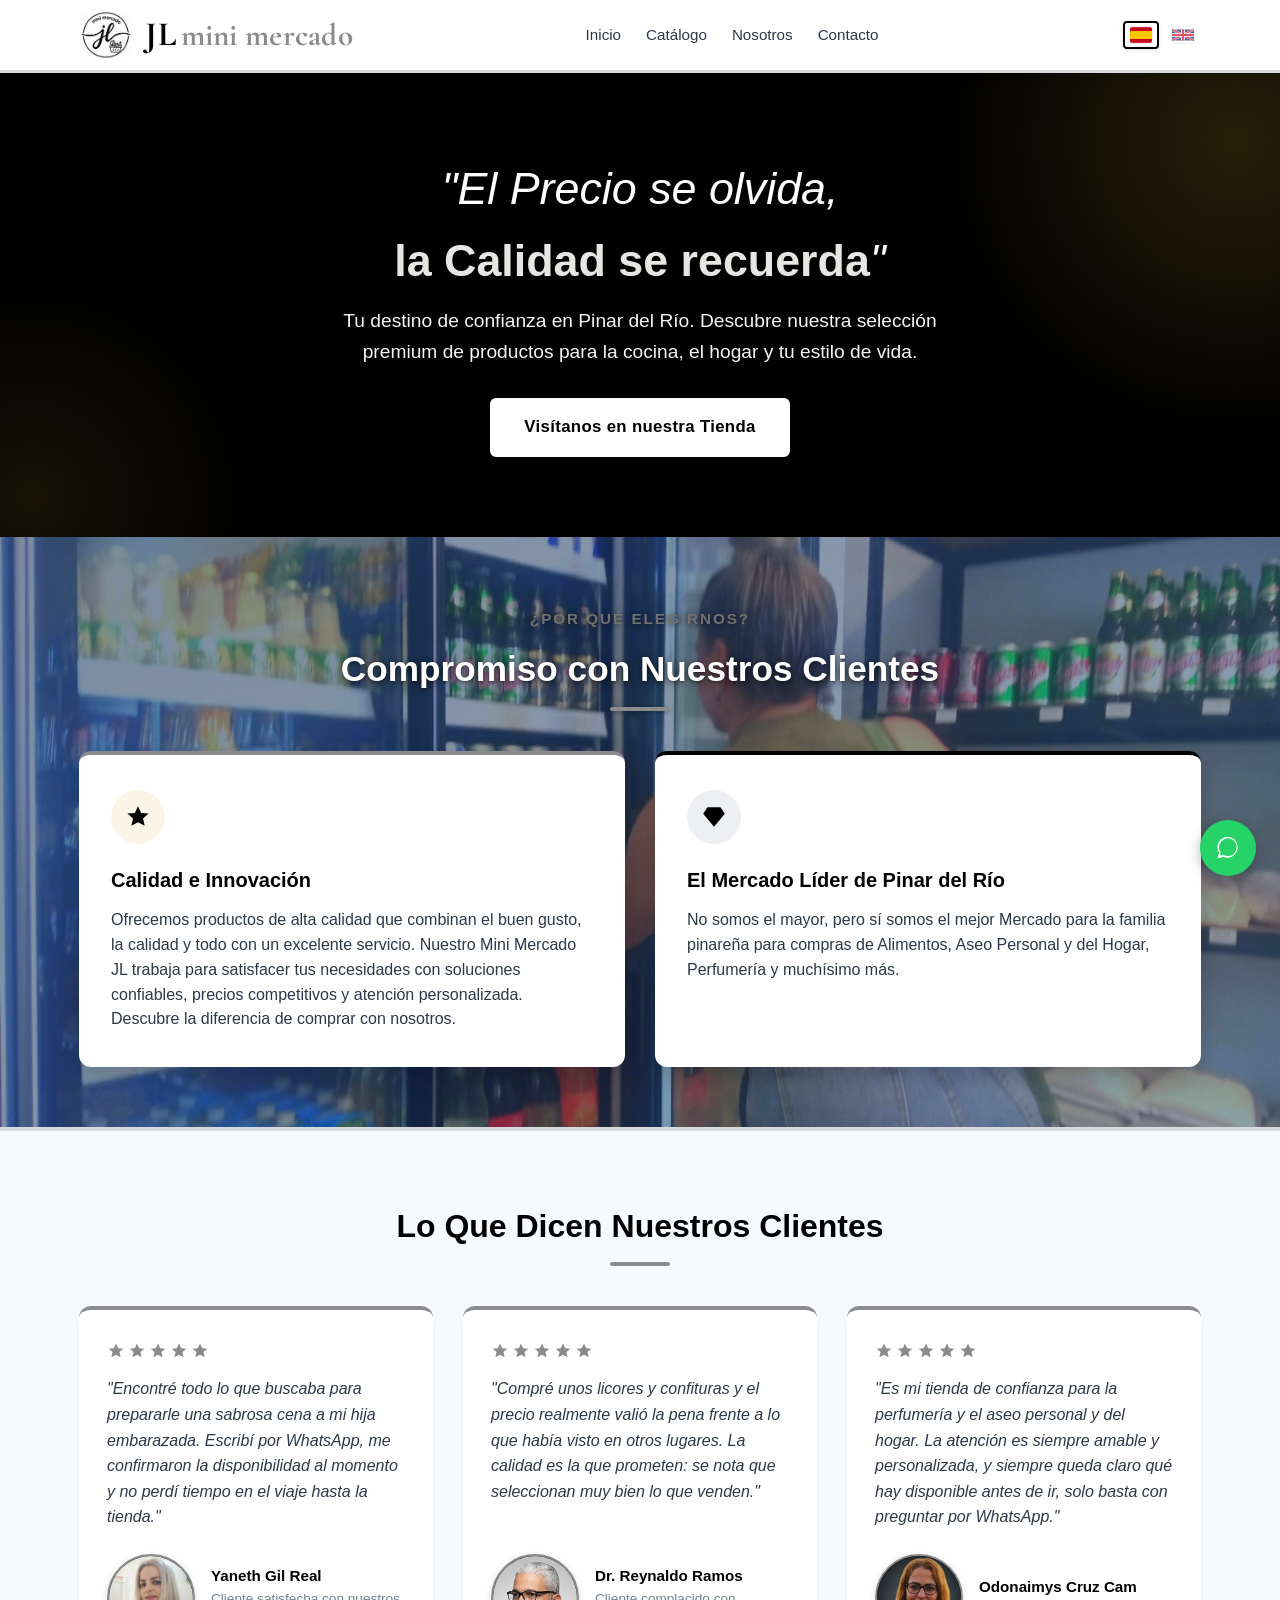
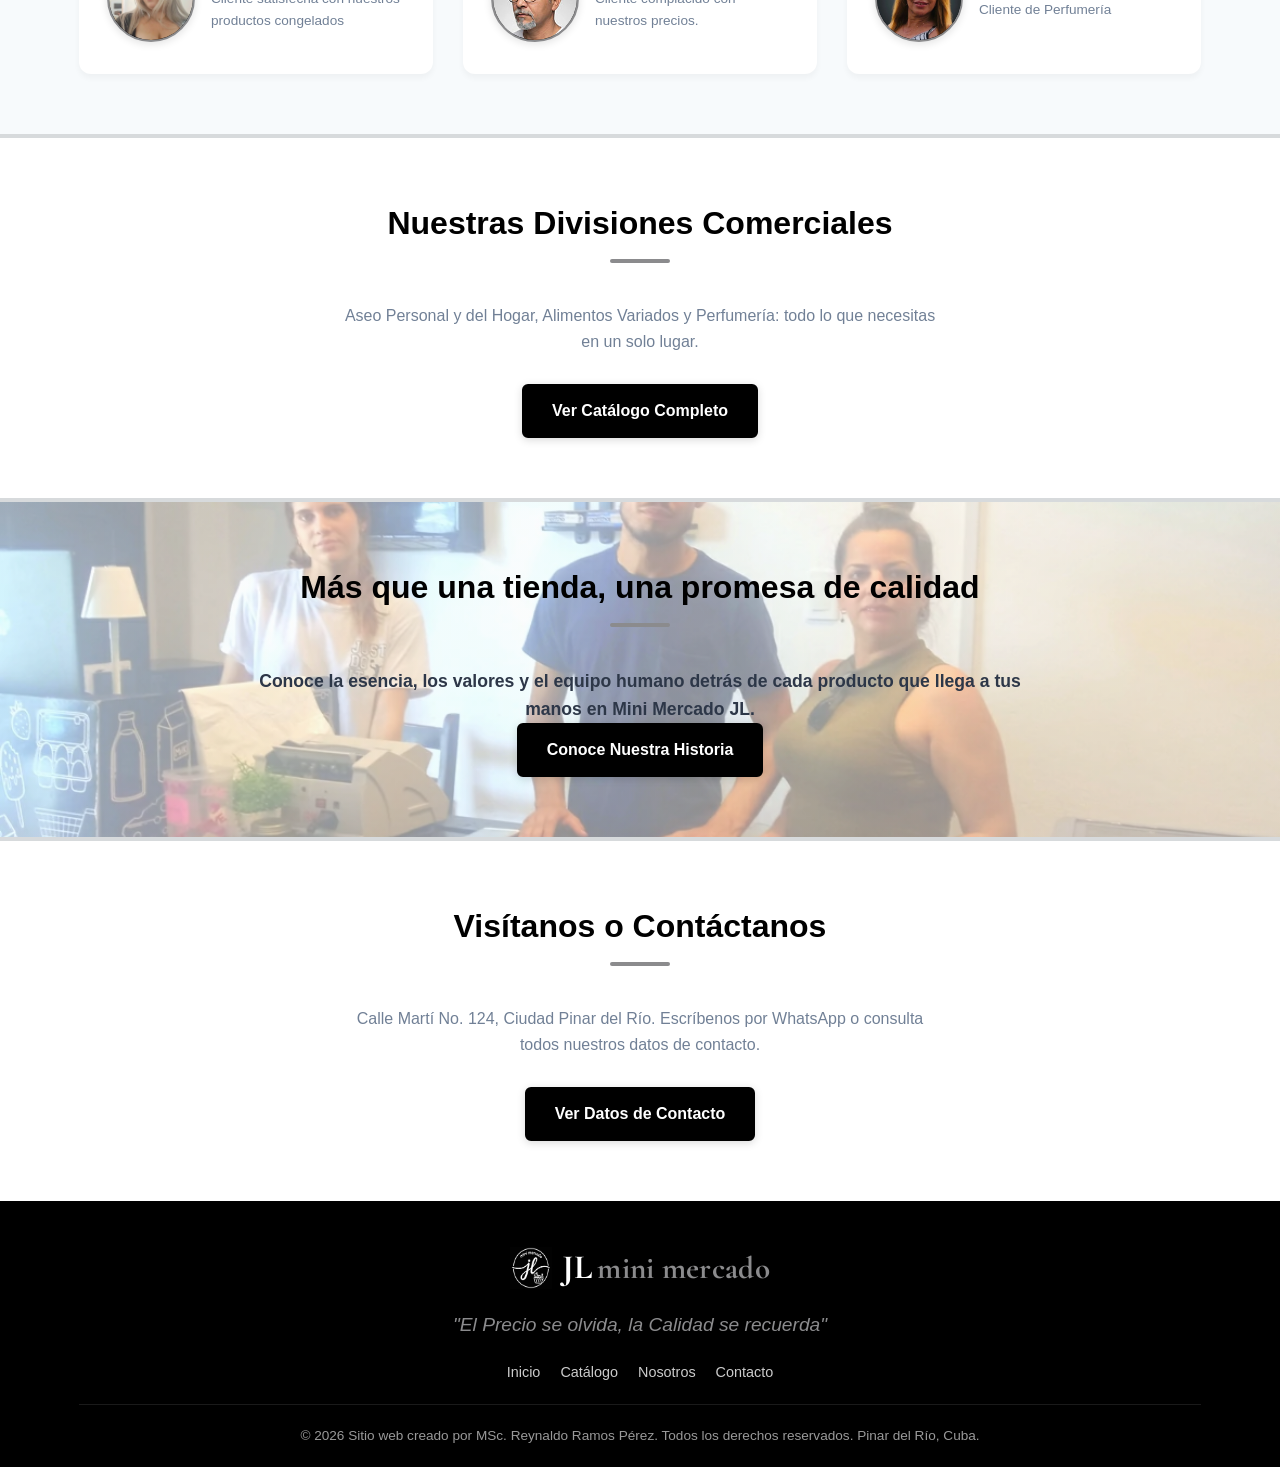
==== commit 45e4f47b: "Lo mejor" ====
--- a/index.html
+++ b/index.html
@@ -25,6 +25,7 @@
 
     <!-- PWA & Estilos -->
     <link rel="manifest" href="manifest.json">
+    <link rel="icon" href="images/logos/favicon.ico" sizes="any">
     <meta name="theme-color" content="#18058b">
     <link rel="stylesheet" href="css/main.css">
     <link rel="preconnect" href="https://fonts.googleapis.com">
@@ -88,10 +89,10 @@
         </a>
         <nav role="navigation" aria-label="Menú principal">
           <ul class="nav-menu" id="navMenu">
-            <li><a href="#inicio" onclick="closeMenu()" data-i18n="nav.home">Inicio</a></li>
-            <li><a href="catalogo.html" onclick="closeMenu()" data-i18n="nav.catalog">Catálogo</a></li>
-            <li><a href="nosotros.html" onclick="closeMenu()" data-i18n="nav.about">Nosotros</a></li>
-            <li><a href="contacto.html" onclick="closeMenu()" data-i18n="nav.contact">Contacto</a></li>
+            <li><a href="#inicio" data-i18n="nav.home">Inicio</a></li>
+            <li><a href="catalogo.html" data-i18n="nav.catalog">Catálogo</a></li>
+            <li><a href="nosotros.html" data-i18n="nav.about">Nosotros</a></li>
+            <li><a href="contacto.html" data-i18n="nav.contact">Contacto</a></li>
           </ul>
         </nav>
 
@@ -104,7 +105,7 @@
           </button>
         </div>
 
-        <button type="button" class="hamburger" id="hamburger" onclick="toggleMenu()" data-i18n-aria="nav.open" aria-label="Abrir menú de navegación" aria-expanded="false" aria-controls="navMenu">
+        <button type="button" class="hamburger" id="hamburger" data-i18n-aria="nav.open" aria-label="Abrir menú de navegación" aria-expanded="false" aria-controls="navMenu">
           <span></span>
           <span></span>
           <span></span>
@@ -333,8 +334,8 @@
       </div>
     </footer>
 
-    <script src="js/i18n.js"></script>
-    <script src="js/main.js"></script>
+    <script src="js/i18n.js" defer></script>
+    <script src="js/main.js" defer></script>
     <!-- Registro del Service Worker para la PWA -->
     <script>
       if ('serviceWorker' in navigator) {
--- a/css/main.css
+++ b/css/main.css
@@ -1,5 +1,3 @@
-/* Logo tipografía serif clásica */
-@import url("https://fonts.googleapis.com/css2?family=Cormorant+Garamond:wght@400;500;600;700&display=swap");
 
 /* =========================================
    VARIABLES Y RESET
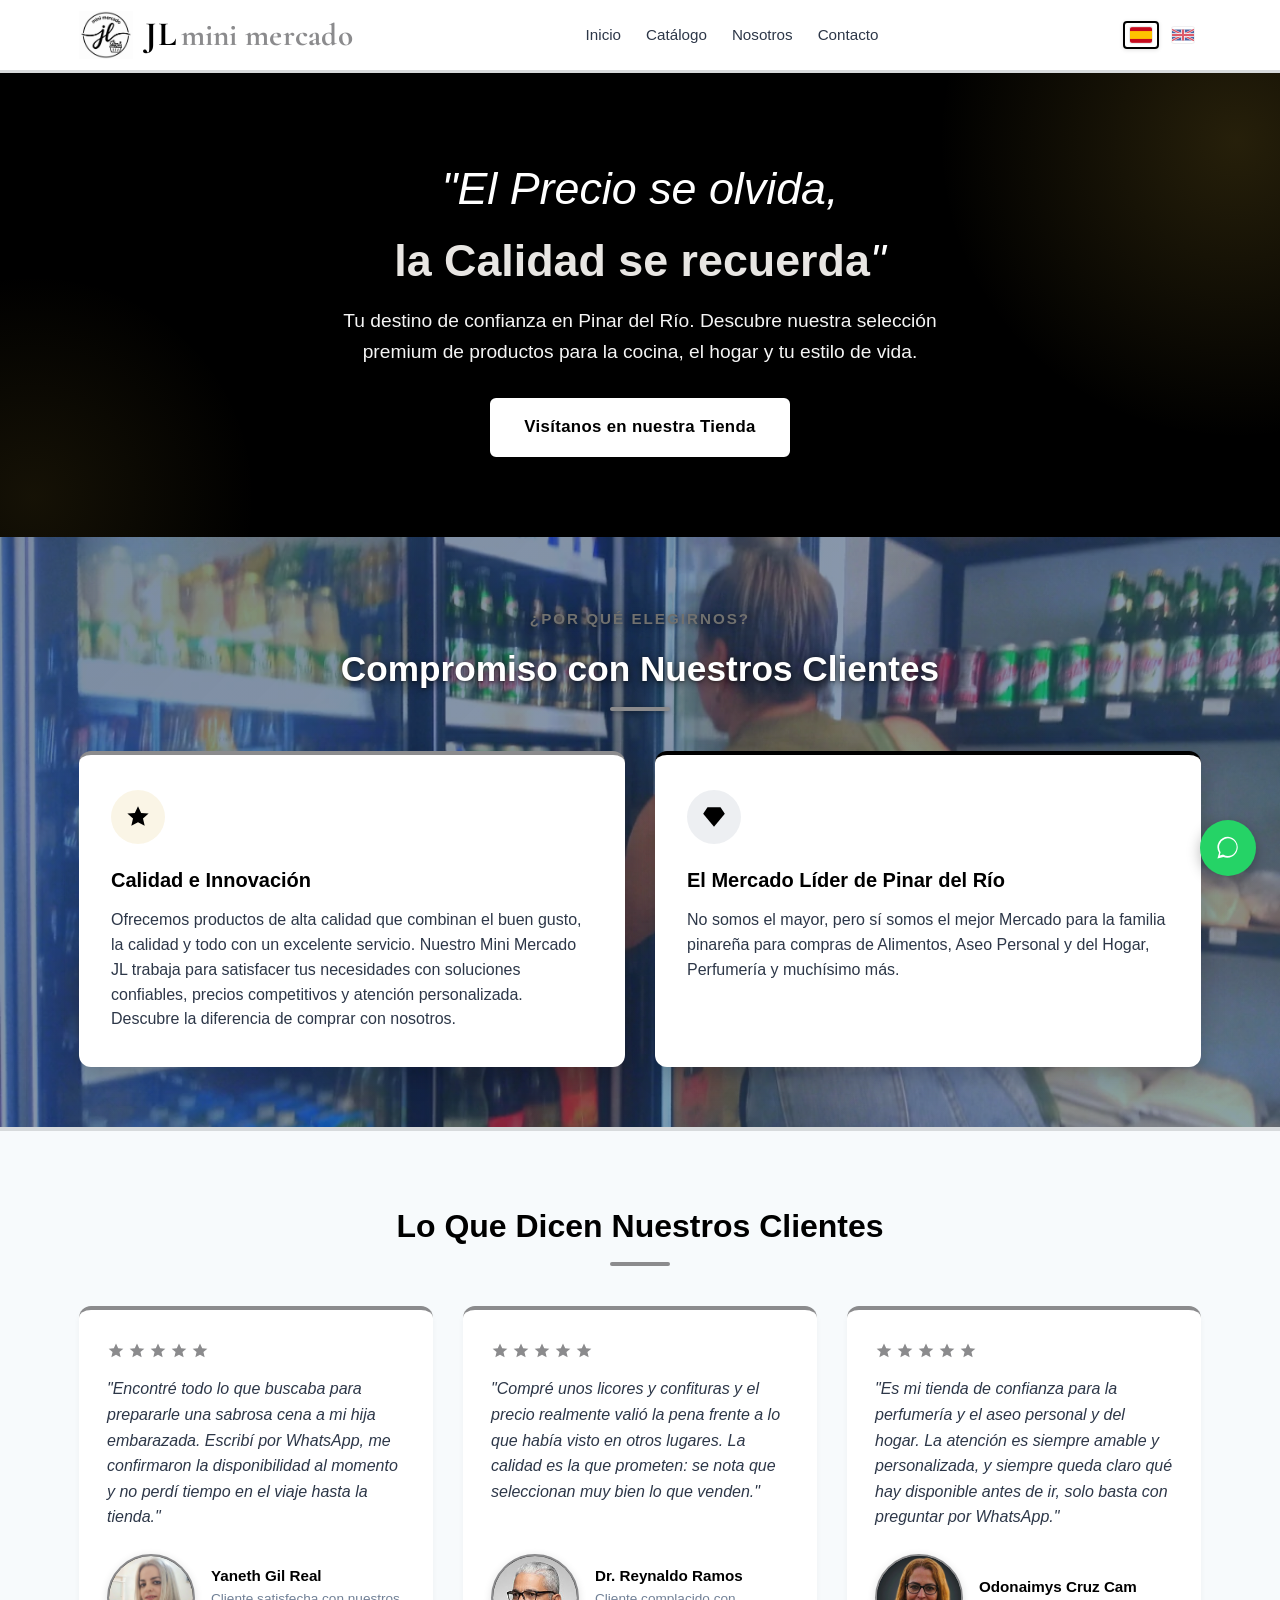
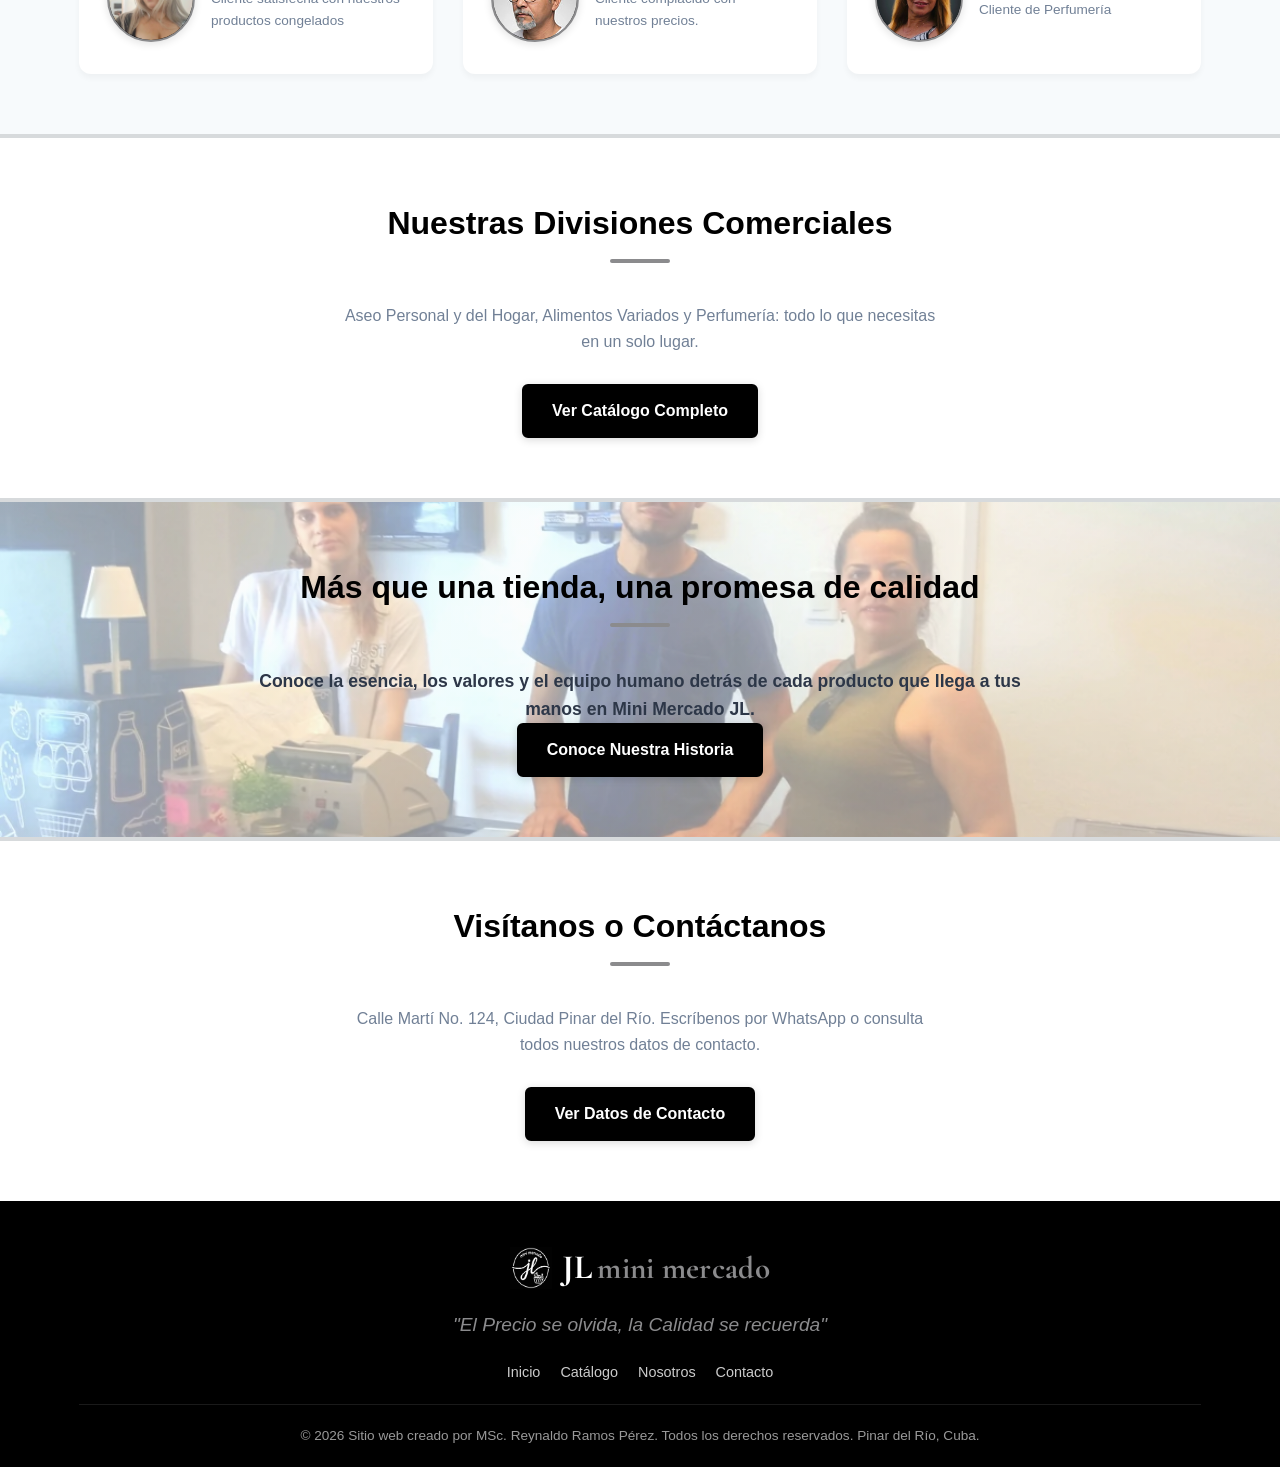
==== commit 52f738b0: "Otro mas" ====
--- a/index.html
+++ b/index.html
@@ -27,10 +27,18 @@
     <link rel="manifest" href="manifest.json">
     <link rel="icon" href="images/logos/favicon.ico" sizes="any">
     <meta name="theme-color" content="#18058b">
+
+    <!-- Apple / iOS PWA -->
+    <meta name="apple-mobile-web-app-capable" content="yes">
+    <meta name="apple-mobile-web-app-status-bar-style" content="black-translucent">
+    <meta name="apple-mobile-web-app-title" content="JL Mercado">
+    <link rel="apple-touch-icon" href="images/logos/icon-192.png">
+
     <link rel="stylesheet" href="css/main.css">
     <link rel="preconnect" href="https://fonts.googleapis.com">
     <link rel="preconnect" href="https://fonts.gstatic.com" crossorigin>
     <link href="https://fonts.googleapis.com/css2?family=Cormorant+Garamond:wght@400;500;600;700&display=swap" rel="stylesheet">
+    <link rel="stylesheet" href="css/install.css">
 
     <!-- JSON-LD LocalBusiness -->
     <script type="application/ld+json">
@@ -83,7 +91,6 @@
             alt="JL Mini Mercado - Calidad que se recuerda"
             width="48"
             height="48"
-            onerror="this.style.display = 'none'"
           />
           <span class="logo-text"><span class="logo-jl">JL</span><span class="logo-rest"> mini mercado</span></span>
         </a>
@@ -315,7 +322,6 @@
             alt="JL Mini Mercado"
             width="42"
             height="42"
-            onerror="this.style.display = 'none'"
           />
           <span class="footer-logo-text"><span class="footer-logo-jl">JL</span><span class="footer-logo-rest"> mini mercado</span></span>
         </div>
@@ -328,13 +334,14 @@
           <a href="nosotros.html" data-i18n="nav.about">Nosotros</a>
           <a href="contacto.html" data-i18n="nav.contact">Contacto</a>
         </nav>
-        <p class="copyright">
-          &copy; 2026 Sitio web creado por MSc. Reynaldo Ramos Pérez. Todos los derechos reservados. Pinar del Río, Cuba.
+        <p class="copyright" data-i18n="footer.copyright">
+          © 2026 Sitio web creado por MSc. Reynaldo Ramos Pérez. Todos los derechos reservados. Pinar del Río, Cuba.
         </p>
       </div>
     </footer>
 
     <script src="js/i18n.js" defer></script>
+    <script src="js/install.js" defer></script>
     <script src="js/main.js" defer></script>
     <!-- Registro del Service Worker para la PWA -->
     <script>
--- a/css/install.css
+++ b/css/install.css
@@ -0,0 +1,74 @@
+/* Botón flotante de instalación PWA */
+.pwa-install-btn {
+  display: none;
+  align-items: center;
+  gap: 8px;
+  position: fixed;
+  bottom: 100px;
+  right: 18px;
+  z-index: 9990;
+  padding: 12px 16px;
+  border: none;
+  border-radius: 50px;
+  background: linear-gradient(135deg, #18058b 0%, #2a0fa8 100%);
+  color: #fff;
+  font-family: inherit;
+  font-size: 0.9rem;
+  font-weight: 600;
+  box-shadow: 0 4px 18px rgba(24, 5, 139, 0.4);
+  cursor: pointer;
+  transition: transform 0.2s ease, box-shadow 0.2s ease, opacity 0.25s ease;
+  opacity: 0;
+  transform: translateY(12px);
+  max-width: calc(100vw - 36px);
+}
+
+.pwa-install-btn.visible {
+  display: inline-flex;
+  opacity: 1;
+  transform: translateY(0);
+}
+
+.pwa-install-btn:hover,
+.pwa-install-btn:focus-visible {
+  transform: translateY(-2px);
+  box-shadow: 0 6px 22px rgba(24, 5, 139, 0.5);
+  outline: none;
+}
+
+.pwa-install-btn:active {
+  transform: translateY(0);
+}
+
+.pwa-install-btn:disabled {
+  opacity: 0.7;
+  cursor: wait;
+}
+
+.pwa-install-btn svg {
+  flex-shrink: 0;
+}
+
+/* Cuando hay botones flotantes de WhatsApp/Llamada, subir un poco más */
+.floating-actions .pwa-install-btn {
+  position: static;
+  margin-bottom: 10px;
+  box-shadow: 0 3px 12px rgba(24, 5, 139, 0.35);
+}
+
+/* Ajuste en pantallas pequeñas */
+@media (max-width: 480px) {
+  .pwa-install-btn {
+    bottom: 90px;
+    right: 12px;
+    padding: 10px 14px;
+    font-size: 0.85rem;
+  }
+
+  .pwa-install-btn .install-label {
+    max-width: 140px;
+    white-space: nowrap;
+    overflow: hidden;
+    text-overflow: ellipsis;
+  }
+}
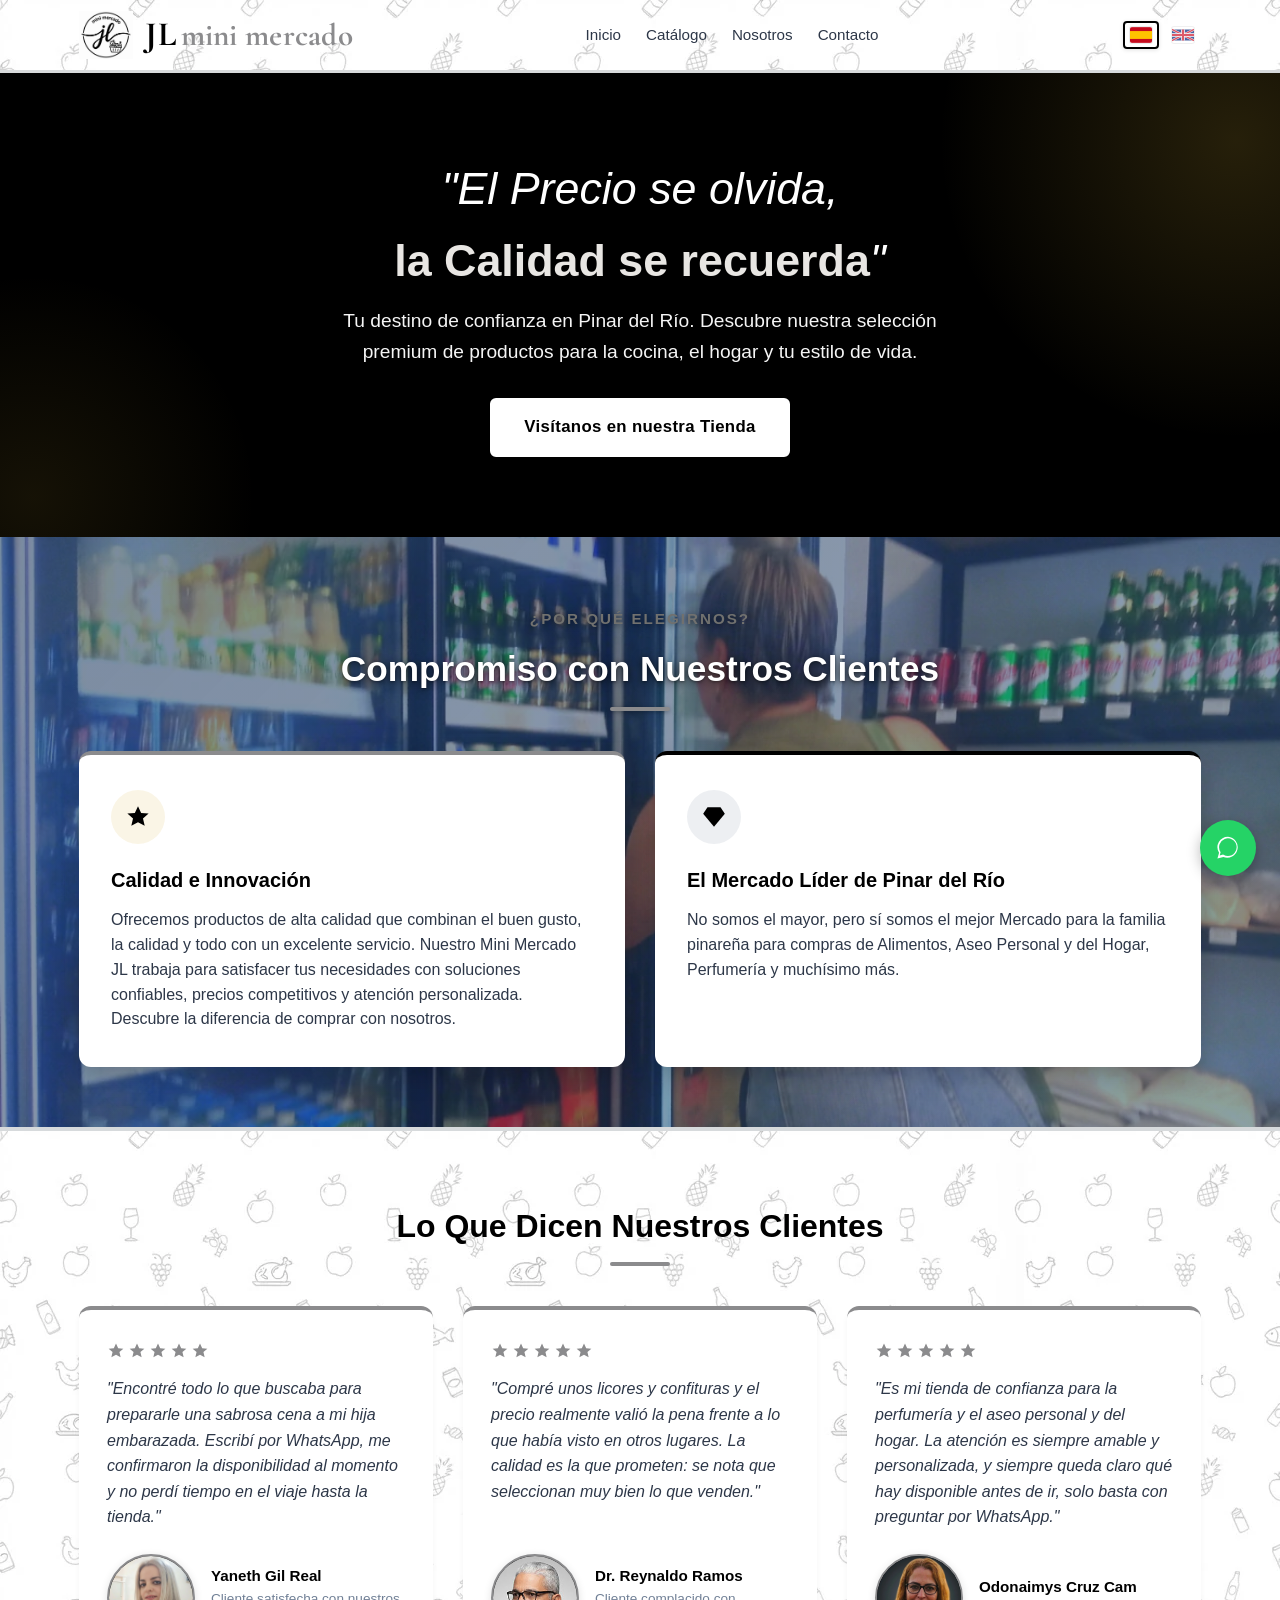
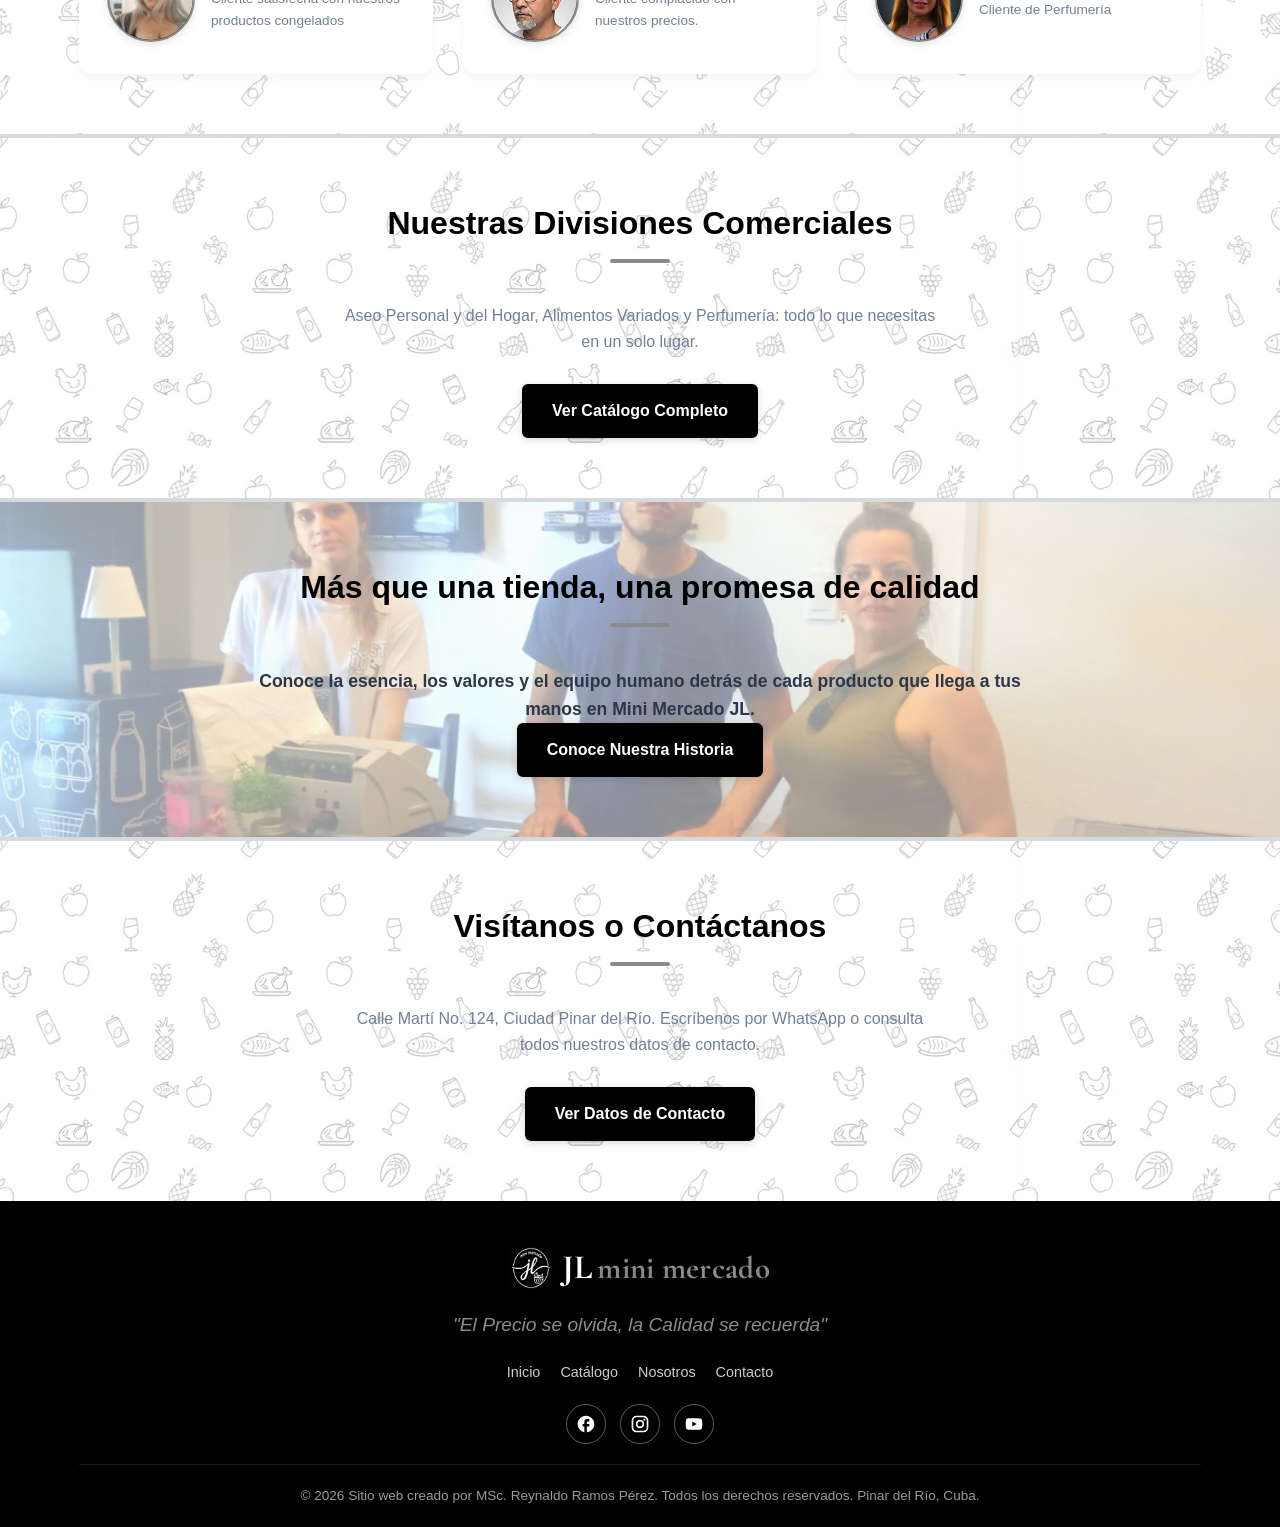
==== commit b9542d0c: "try" ====
--- a/index.html
+++ b/index.html
@@ -334,6 +334,20 @@
           <a href="nosotros.html" data-i18n="nav.about">Nosotros</a>
           <a href="contacto.html" data-i18n="nav.contact">Contacto</a>
         </nav>
+        
+            <div class="footer-social" role="list" aria-label="Redes sociales">
+                <!-- Enlaces pendientes: sustituir href="#" por la URL real de cada red -->
+                <a href="#" class="footer-social-link" role="listitem" aria-label="Facebook" data-network="facebook" title="Facebook">
+                    <svg viewBox="0 0 24 24" width="20" height="20" aria-hidden="true" fill="currentColor"><path d="M22 12c0-5.52-4.48-10-10-10S2 6.48 2 12c0 4.84 3.44 8.87 8 9.8V15H8v-3h2V9.5C10 7.57 11.57 6 13.5 6H16v3h-2c-.55 0-1 .45-1 1v2h3v3h-3v6.95c5.05-.5 9-4.76 9-9.95z"/></svg>
+                </a>
+                <a href="#" class="footer-social-link" role="listitem" aria-label="Instagram" data-network="instagram" title="Instagram">
+                    <svg viewBox="0 0 24 24" width="20" height="20" aria-hidden="true" fill="currentColor"><path d="M7.8 2h8.4C19.4 2 22 4.6 22 7.8v8.4a5.8 5.8 0 0 1-5.8 5.8H7.8C4.6 22 2 19.4 2 16.2V7.8A5.8 5.8 0 0 1 7.8 2m-.2 2A3.6 3.6 0 0 0 4 7.6v8.8C4 18.39 5.61 20 7.6 20h8.8a3.6 3.6 0 0 0 3.6-3.6V7.6C20 5.61 18.39 4 16.4 4H7.6m9.65 1.5a1.25 1.25 0 1 1 0 2.5 1.25 1.25 0 0 1 0-2.5M12 7a5 5 0 1 1 0 10 5 5 0 0 1 0-10m0 2a3 3 0 1 0 0 6 3 3 0 0 0 0-6z"/></svg>
+                </a>
+                <a href="#" class="footer-social-link" role="listitem" aria-label="YouTube" data-network="youtube" title="YouTube">
+                    <svg viewBox="0 0 24 24" width="20" height="20" aria-hidden="true" fill="currentColor"><path d="M10 15l5.19-3L10 9v6m11.56-7.83c.13.47.22 1.1.28 1.9.07.8.1 1.49.1 2.09L22 12c0 2.19-.16 3.8-.44 4.83-.25.9-.83 1.48-1.73 1.73-.47.13-1.33.22-2.65.28-1.3.07-2.49.1-3.59.1L12 19c-4.19 0-6.8-.16-7.83-.44-.9-.25-1.48-.83-1.73-1.73-.13-.47-.22-1.1-.28-1.9-.07-.8-.1-1.49-.1-2.09L2 12c0-2.19.16-3.8.44-4.83.25-.9.83-1.48 1.73-1.73.47-.13 1.33-.22 2.65-.28 1.3-.07 2.49-.1 3.59-.1L12 5c4.19 0 6.8.16 7.83.44.9.25 1.48.83 1.73 1.73z"/></svg>
+                </a>
+            </div>
+
         <p class="copyright" data-i18n="footer.copyright">
           © 2026 Sitio web creado por MSc. Reynaldo Ramos Pérez. Todos los derechos reservados. Pinar del Río, Cuba.
         </p>
--- a/css/main.css
+++ b/css/main.css
@@ -40,6 +40,8 @@
     Arial, sans-serif;
   color: var(--text-dark);
   background-color: var(--white);
+  background-image: url("../images/backgrounds/textura-iconos.webp");
+  background-repeat: repeat;
   line-height: 1.6;
   -webkit-font-smoothing: antialiased;
 }
@@ -165,6 +167,8 @@
    ========================================= */
 header {
   background-color: var(--white);
+  background-image: url("../images/backgrounds/textura-iconos.webp");
+  background-repeat: repeat;
   box-shadow: 0 2px 10px rgba(0, 0, 0, 0.05);
   position: sticky;
   top: 0;
@@ -358,6 +362,8 @@
 .categories {
   padding: 60px 0;
   background-color: var(--white);
+  background-image: url("../images/backgrounds/textura-iconos.webp");
+  background-repeat: repeat;
   border-bottom: 4px solid var(--gris-humo);
 }
 
@@ -586,6 +592,8 @@
 .testimonials {
   padding: 70px 0 60px;
   background-color: var(--bg-light);
+  background-image: url("../images/backgrounds/textura-iconos.webp");
+  background-repeat: repeat;
   border-bottom: 4px solid var(--gris-humo);
 }
 
@@ -706,6 +714,8 @@
 .contact {
   padding: 60px 0;
   background-color: var(--white);
+  background-image: url("../images/backgrounds/textura-iconos.webp");
+  background-repeat: repeat;
 }
 
 .contact-grid {
@@ -1056,3 +1066,42 @@
   font-size: 1.2rem;
   font-weight: 700;
 }
+
+/* =========================================
+   REDES SOCIALES (footer)
+   ========================================= */
+.footer-social {
+  display: flex;
+  justify-content: center;
+  align-items: center;
+  gap: 14px;
+  margin: 18px 0 6px;
+}
+
+.footer-social-link {
+  display: inline-flex;
+  align-items: center;
+  justify-content: center;
+  width: 40px;
+  height: 40px;
+  border-radius: 50%;
+  border: 1px solid rgba(255, 255, 255, 0.35);
+  color: #ffffff;
+  background: transparent;
+  text-decoration: none;
+  transition: background 0.2s ease, border-color 0.2s ease, transform 0.2s ease, color 0.2s ease;
+}
+
+.footer-social-link:hover,
+.footer-social-link:focus-visible {
+  background: rgba(255, 255, 255, 0.12);
+  border-color: rgba(255, 255, 255, 0.7);
+  color: #ffffff;
+  transform: translateY(-2px);
+  outline: none;
+}
+
+.footer-social-link svg {
+  display: block;
+}
+
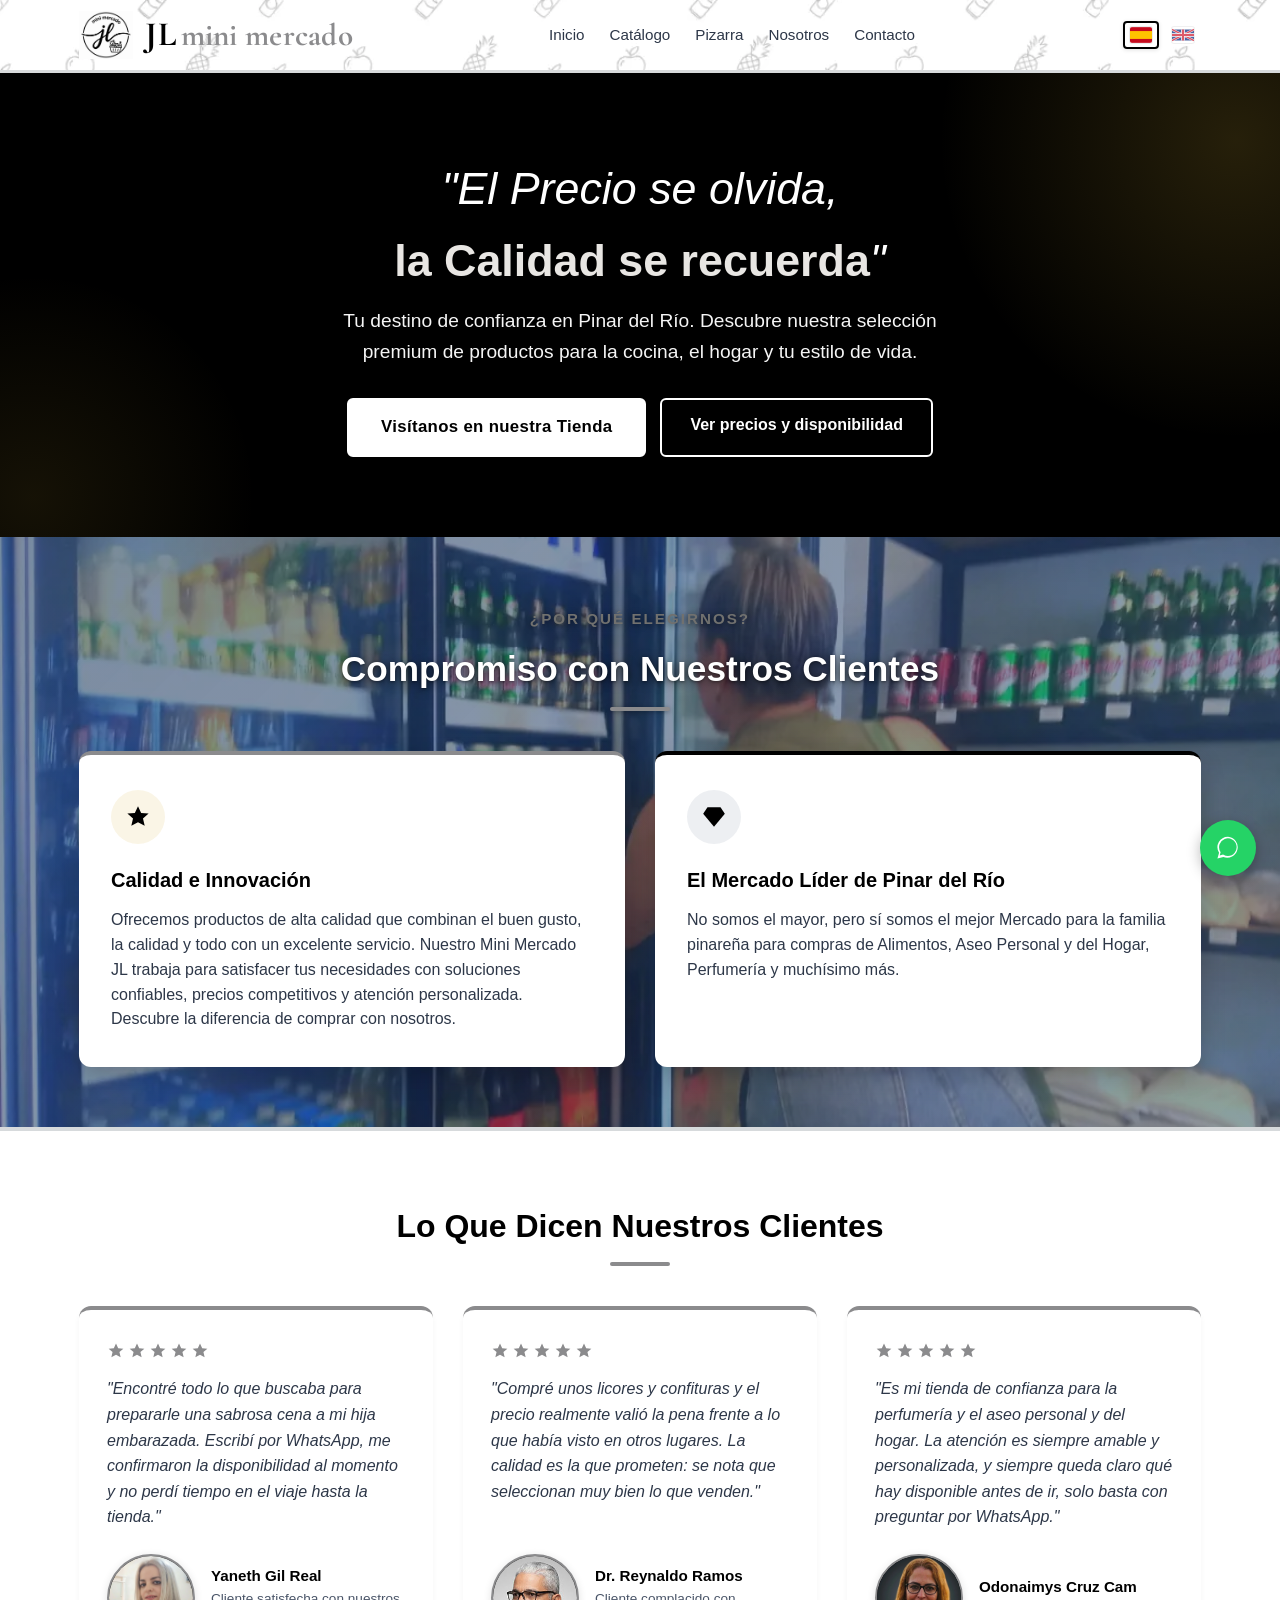
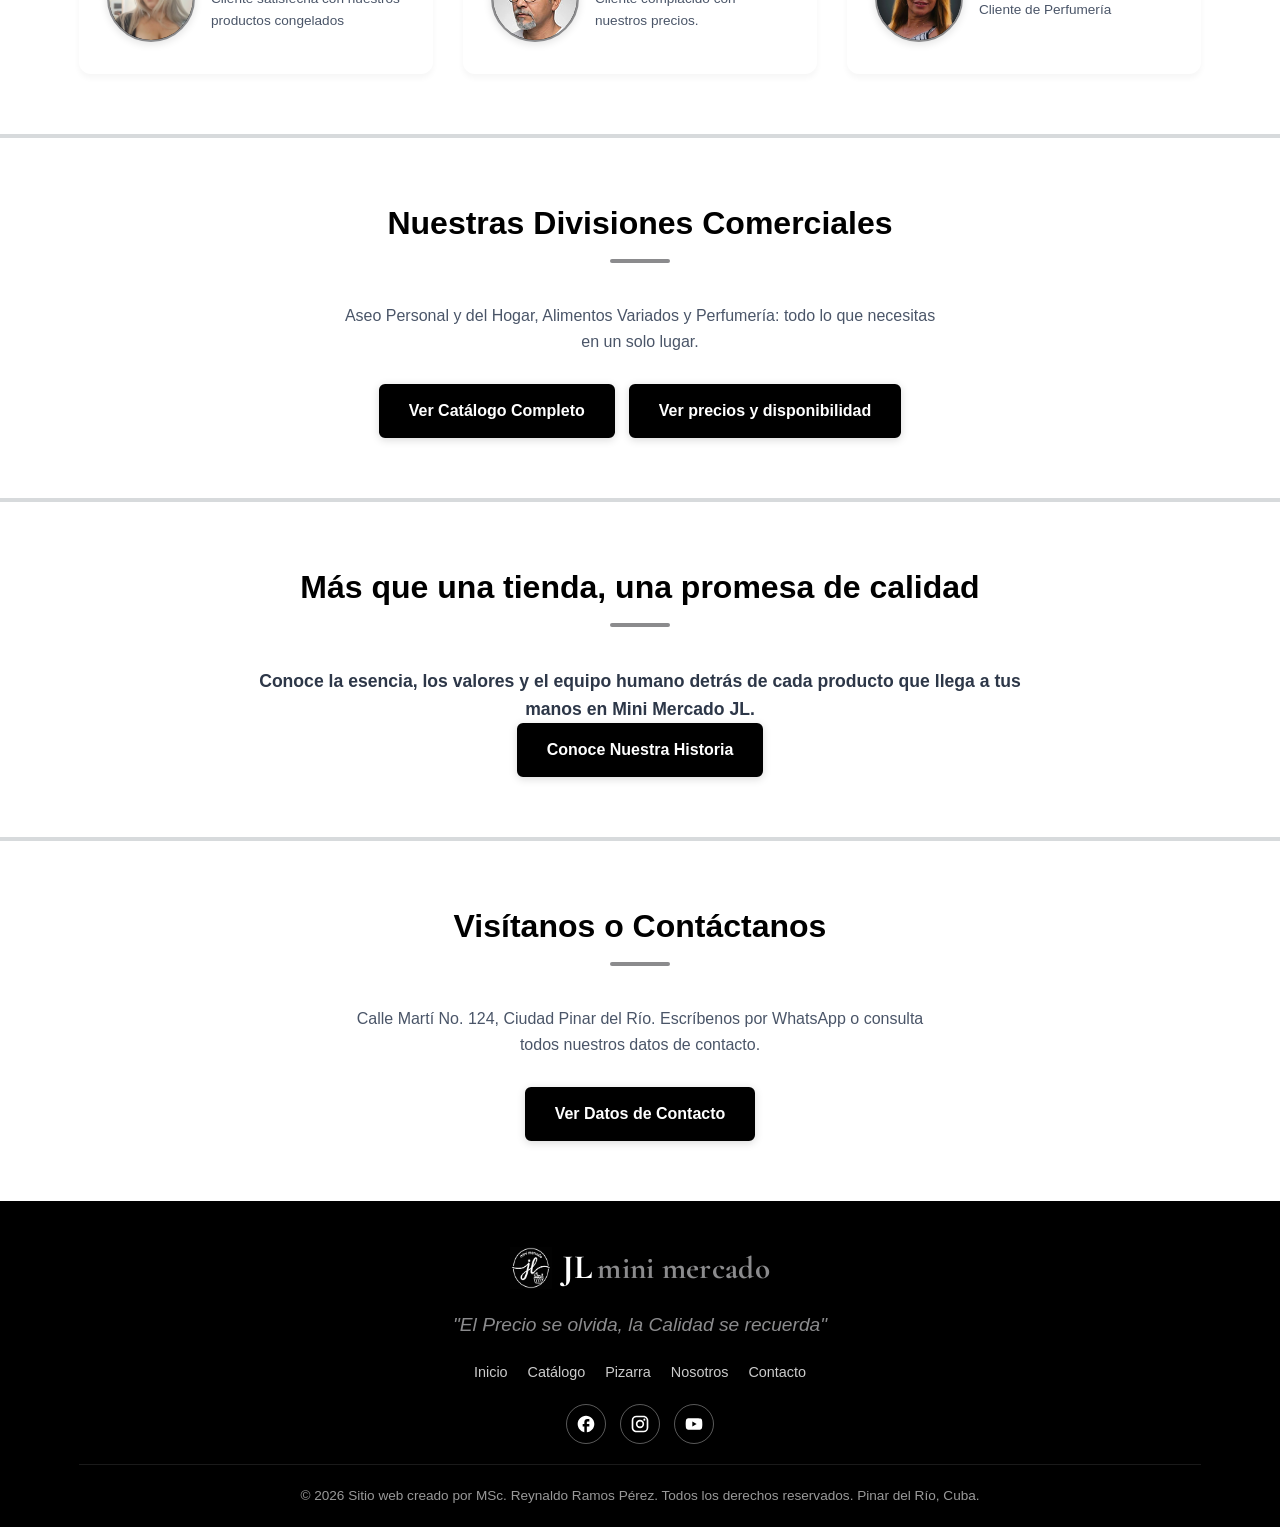
==== commit 6de257f4: "ewrtyjl" ====
--- a/index.html
+++ b/index.html
@@ -16,6 +16,7 @@
     <meta property="og:title" content="JL Mini Mercado | Calidad que se recuerda en Pinar del Río" />
     <meta property="og:description" content="Tu destino de confianza en Pinar del Río. Productos premium para la cocina, el hogar y tu estilo de vida. El precio se olvida, la calidad se recuerda." />
     <meta property="og:url" content="https://losramosdelrey.github.io/JL-Mini-Mercado/" />
+    <link rel="canonical" href="https://losramosdelrey.github.io/JL-Mini-Mercado/">
     <meta property="og:image" content="https://losramosdelrey.github.io/JL-Mini-Mercado/images/logos/logo.png" />
 
     <!-- Twitter Card -->
@@ -26,7 +27,7 @@
     <!-- PWA & Estilos -->
     <link rel="manifest" href="manifest.json">
     <link rel="icon" href="images/logos/favicon.ico" sizes="any">
-    <meta name="theme-color" content="#18058b">
+    <meta name="theme-color" content="#000000">
 
     <!-- Apple / iOS PWA -->
     <meta name="apple-mobile-web-app-capable" content="yes">
@@ -77,7 +78,9 @@
         "opens": "08:00",
         "closes": "19:00"
       },
-      "sameAs": []
+      "sameAs": [
+        "https://www.instagram.com/mini_mercadojl/"
+      ]
     }
     </script>
 </head>
@@ -98,6 +101,7 @@
           <ul class="nav-menu" id="navMenu">
             <li><a href="#inicio" data-i18n="nav.home">Inicio</a></li>
             <li><a href="catalogo.html" data-i18n="nav.catalog">Catálogo</a></li>
+            <li><a href="pizarra.html" data-i18n="nav.board">Pizarra</a></li>
             <li><a href="nosotros.html" data-i18n="nav.about">Nosotros</a></li>
             <li><a href="contacto.html" data-i18n="nav.contact">Contacto</a></li>
           </ul>
@@ -131,7 +135,10 @@
             Tu destino de confianza en Pinar del Río. Descubre nuestra selección
             premium de productos para la cocina, el hogar y tu estilo de vida.
           </p>
-          <a href="contacto.html" class="btn btn-primary btn-hero" data-i18n="home.hero.cta">Visítanos en nuestra Tienda</a>
+          <div class="hero-actions">
+            <a href="contacto.html" class="btn btn-primary btn-hero" data-i18n="home.hero.cta">Visítanos en nuestra Tienda</a>
+            <a href="pizarra.html" class="btn btn-hero-outline" data-i18n="home.board.cta">Ver precios y disponibilidad</a>
+          </div>
         </div>
       </section>
 
@@ -262,7 +269,10 @@
             Aseo Personal y del Hogar, Alimentos Variados
             y Perfumería: todo lo que necesitas en un solo lugar.
           </p>
-          <a href="catalogo.html" class="btn btn-primary" data-i18n="home.catalog.cta">Ver Catálogo Completo</a>
+          <div class="section-actions">
+            <a href="catalogo.html" class="btn btn-primary" data-i18n="home.catalog.cta">Ver Catálogo Completo</a>
+            <a href="pizarra.html" class="btn btn-primary" data-i18n="home.board.cta">Ver precios y disponibilidad</a>
+          </div>
         </div>
       </section>
 
@@ -331,6 +341,7 @@
         <nav class="footer-links" aria-label="Enlaces del pie de página">
           <a href="#inicio" data-i18n="nav.home">Inicio</a>
           <a href="catalogo.html" data-i18n="nav.catalog">Catálogo</a>
+          <a href="pizarra.html" data-i18n="nav.board">Pizarra</a>
           <a href="nosotros.html" data-i18n="nav.about">Nosotros</a>
           <a href="contacto.html" data-i18n="nav.contact">Contacto</a>
         </nav>
@@ -340,7 +351,7 @@
                 <a href="#" class="footer-social-link" role="listitem" aria-label="Facebook" data-network="facebook" title="Facebook">
                     <svg viewBox="0 0 24 24" width="20" height="20" aria-hidden="true" fill="currentColor"><path d="M22 12c0-5.52-4.48-10-10-10S2 6.48 2 12c0 4.84 3.44 8.87 8 9.8V15H8v-3h2V9.5C10 7.57 11.57 6 13.5 6H16v3h-2c-.55 0-1 .45-1 1v2h3v3h-3v6.95c5.05-.5 9-4.76 9-9.95z"/></svg>
                 </a>
-                <a href="#" class="footer-social-link" role="listitem" aria-label="Instagram" data-network="instagram" title="Instagram">
+                <a href="https://www.instagram.com/mini_mercadojl/" class="footer-social-link" role="listitem" aria-label="Instagram" data-network="instagram" target="_blank" rel="noopener noreferrer" title="Instagram">
                     <svg viewBox="0 0 24 24" width="20" height="20" aria-hidden="true" fill="currentColor"><path d="M7.8 2h8.4C19.4 2 22 4.6 22 7.8v8.4a5.8 5.8 0 0 1-5.8 5.8H7.8C4.6 22 2 19.4 2 16.2V7.8A5.8 5.8 0 0 1 7.8 2m-.2 2A3.6 3.6 0 0 0 4 7.6v8.8C4 18.39 5.61 20 7.6 20h8.8a3.6 3.6 0 0 0 3.6-3.6V7.6C20 5.61 18.39 4 16.4 4H7.6m9.65 1.5a1.25 1.25 0 1 1 0 2.5 1.25 1.25 0 0 1 0-2.5M12 7a5 5 0 1 1 0 10 5 5 0 0 1 0-10m0 2a3 3 0 1 0 0 6 3 3 0 0 0 0-6z"/></svg>
                 </a>
                 <a href="#" class="footer-social-link" role="listitem" aria-label="YouTube" data-network="youtube" title="YouTube">
--- a/css/main.css
+++ b/css/main.css
@@ -8,7 +8,7 @@
   --gris-humo: #d7dadc;
   --bg-light: #f7fafc;
   --text-dark: #2d3748;
-  --text-light: #718096;
+  --text-light: #4a5568;
   --white: #ffffff;
   --whatsapp: #25d366;
 
@@ -41,7 +41,9 @@
   color: var(--text-dark);
   background-color: var(--white);
   background-image: url("../images/backgrounds/textura-iconos.webp");
+    background-attachment: fixed;
   background-repeat: repeat;
+  background-size: 1100px auto;
   line-height: 1.6;
   -webkit-font-smoothing: antialiased;
 }
@@ -167,8 +169,6 @@
    ========================================= */
 header {
   background-color: var(--white);
-  background-image: url("../images/backgrounds/textura-iconos.webp");
-  background-repeat: repeat;
   box-shadow: 0 2px 10px rgba(0, 0, 0, 0.05);
   position: sticky;
   top: 0;
@@ -361,9 +361,7 @@
    ========================================= */
 .categories {
   padding: 60px 0;
-  background-color: var(--white);
-  background-image: url("../images/backgrounds/textura-iconos.webp");
-  background-repeat: repeat;
+  background-color: transparent;
   border-bottom: 4px solid var(--gris-humo);
 }
 
@@ -591,9 +589,7 @@
    ========================================= */
 .testimonials {
   padding: 70px 0 60px;
-  background-color: var(--bg-light);
-  background-image: url("../images/backgrounds/textura-iconos.webp");
-  background-repeat: repeat;
+  background-color: transparent;
   border-bottom: 4px solid var(--gris-humo);
 }
 
@@ -713,9 +709,7 @@
    ========================================= */
 .contact {
   padding: 60px 0;
-  background-color: var(--white);
-  background-image: url("../images/backgrounds/textura-iconos.webp");
-  background-repeat: repeat;
+  background-color: transparent;
 }
 
 .contact-grid {
@@ -1038,11 +1032,6 @@
     right: 18px;
   }
 
-  .nav-menu a[href="pizarra.html"],
-  .footer-links a[href="pizarra.html"] {
-    display: none !important;
-  }
-
   .lang-switcher {
     margin-left: 8px;
     margin-right: 4px;
@@ -1105,3 +1094,103 @@
   display: block;
 }
 
+
+
+/* --- Textura visible: secciones blancas transparentes --- */
+.categories,
+.contact,
+.about:not([style]),
+.testimonials,
+.pizarra-main,
+.gallery-section,
+main > section[aria-labelledby="history-title"],
+main > section[aria-labelledby="cta-title"],
+main > section[aria-labelledby="essence-title"],
+main > section[aria-labelledby="goals-title"] {
+  background-color: transparent !important;
+  background-image: none !important;
+}
+
+/* Cards y bloques de contenido siguen opacos para legibilidad */
+.category-card,
+.value-card,
+.testimonial-card,
+.mv-card,
+.obj-item,
+.cta-box,
+.subcat-block,
+.contact-banner,
+header,
+footer {
+  /* se mantienen con su fondo propio */
+}
+
+/* Header: textura también, ligera */
+header {
+  background-color: rgba(255, 255, 255, 0.92) !important;
+  background-image: url("../images/backgrounds/textura-iconos.webp") !important;
+  background-repeat: repeat !important;
+  background-size: 1100px auto !important;
+  background-attachment: scroll !important;
+  backdrop-filter: blur(6px);
+  -webkit-backdrop-filter: blur(6px);
+}
+
+/* Nav móvil: fondo sólido legible */
+@media (max-width: 768px) {
+  .nav-menu {
+    background-color: #ffffff !important;
+    background-image: url("../images/backgrounds/textura-iconos.webp") !important;
+    background-repeat: repeat !important;
+    background-size: 1100px auto !important;
+  }
+}
+
+
+/* Botones de acceso a la Pizarra (inicio) */
+.hero-actions,
+.section-actions {
+  display: flex;
+  flex-wrap: wrap;
+  justify-content: center;
+  gap: 14px;
+  position: relative;
+  z-index: 1;
+}
+
+.btn-hero-outline {
+  background: transparent;
+  color: #ffffff;
+  border: 2px solid #ffffff;
+  animation: heroFadeUp 0.9s ease-out 0.7s both;
+}
+
+.btn-hero-outline:hover,
+.btn-hero-outline:focus-visible {
+  background: #ffffff;
+  color: #000000;
+  transform: translateY(-2px);
+}
+
+@media (max-width: 480px) {
+  .hero-actions .btn,
+  .section-actions .btn {
+    width: 100%;
+    max-width: 320px;
+  }
+}
+
+
+/* Pizarra destacada en el menú móvil */
+@media (max-width: 768px) {
+  .nav-menu a[href="pizarra.html"] {
+    display: inline-block;
+    padding: 10px 34px;
+    border-radius: 50px;
+    background: #000000;
+    color: #ffffff !important;
+    font-weight: 700;
+    font-size: 1.05rem;
+    box-shadow: 0 3px 10px rgba(0, 0, 0, 0.25);
+  }
+}
--- a/css/install.css
+++ b/css/install.css
@@ -10,12 +10,12 @@
   padding: 12px 16px;
   border: none;
   border-radius: 50px;
-  background: linear-gradient(135deg, #18058b 0%, #2a0fa8 100%);
+  background: linear-gradient(135deg, #000000 0%, #1a1a1a 100%);
   color: #fff;
   font-family: inherit;
   font-size: 0.9rem;
   font-weight: 600;
-  box-shadow: 0 4px 18px rgba(24, 5, 139, 0.4);
+  box-shadow: 0 4px 18px rgba(0, 0, 0, 0.4);
   cursor: pointer;
   transition: transform 0.2s ease, box-shadow 0.2s ease, opacity 0.25s ease;
   opacity: 0;
@@ -32,7 +32,7 @@
 .pwa-install-btn:hover,
 .pwa-install-btn:focus-visible {
   transform: translateY(-2px);
-  box-shadow: 0 6px 22px rgba(24, 5, 139, 0.5);
+  box-shadow: 0 6px 22px rgba(0, 0, 0, 0.5);
   outline: none;
 }
 
@@ -53,7 +53,7 @@
 .floating-actions .pwa-install-btn {
   position: static;
   margin-bottom: 10px;
-  box-shadow: 0 3px 12px rgba(24, 5, 139, 0.35);
+  box-shadow: 0 3px 12px rgba(0, 0, 0, 0.35);
 }
 
 /* Ajuste en pantallas pequeñas */
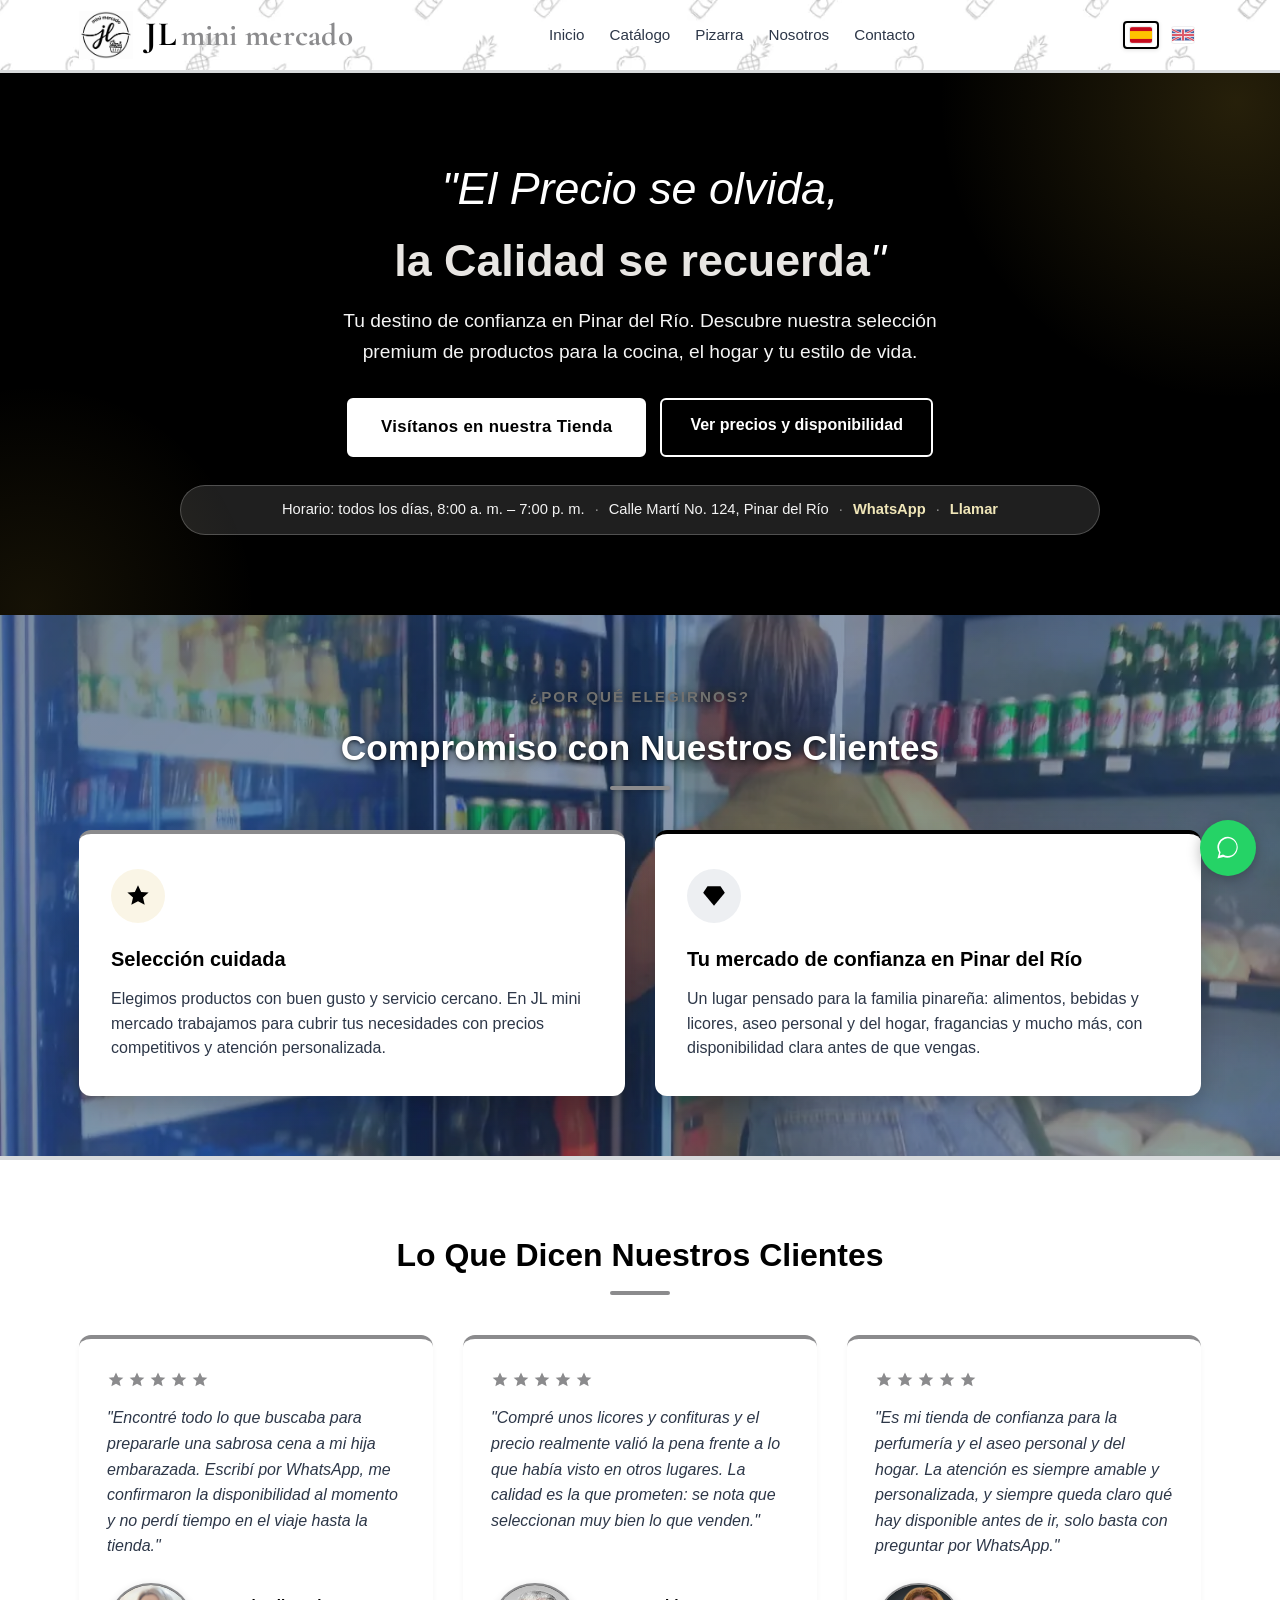
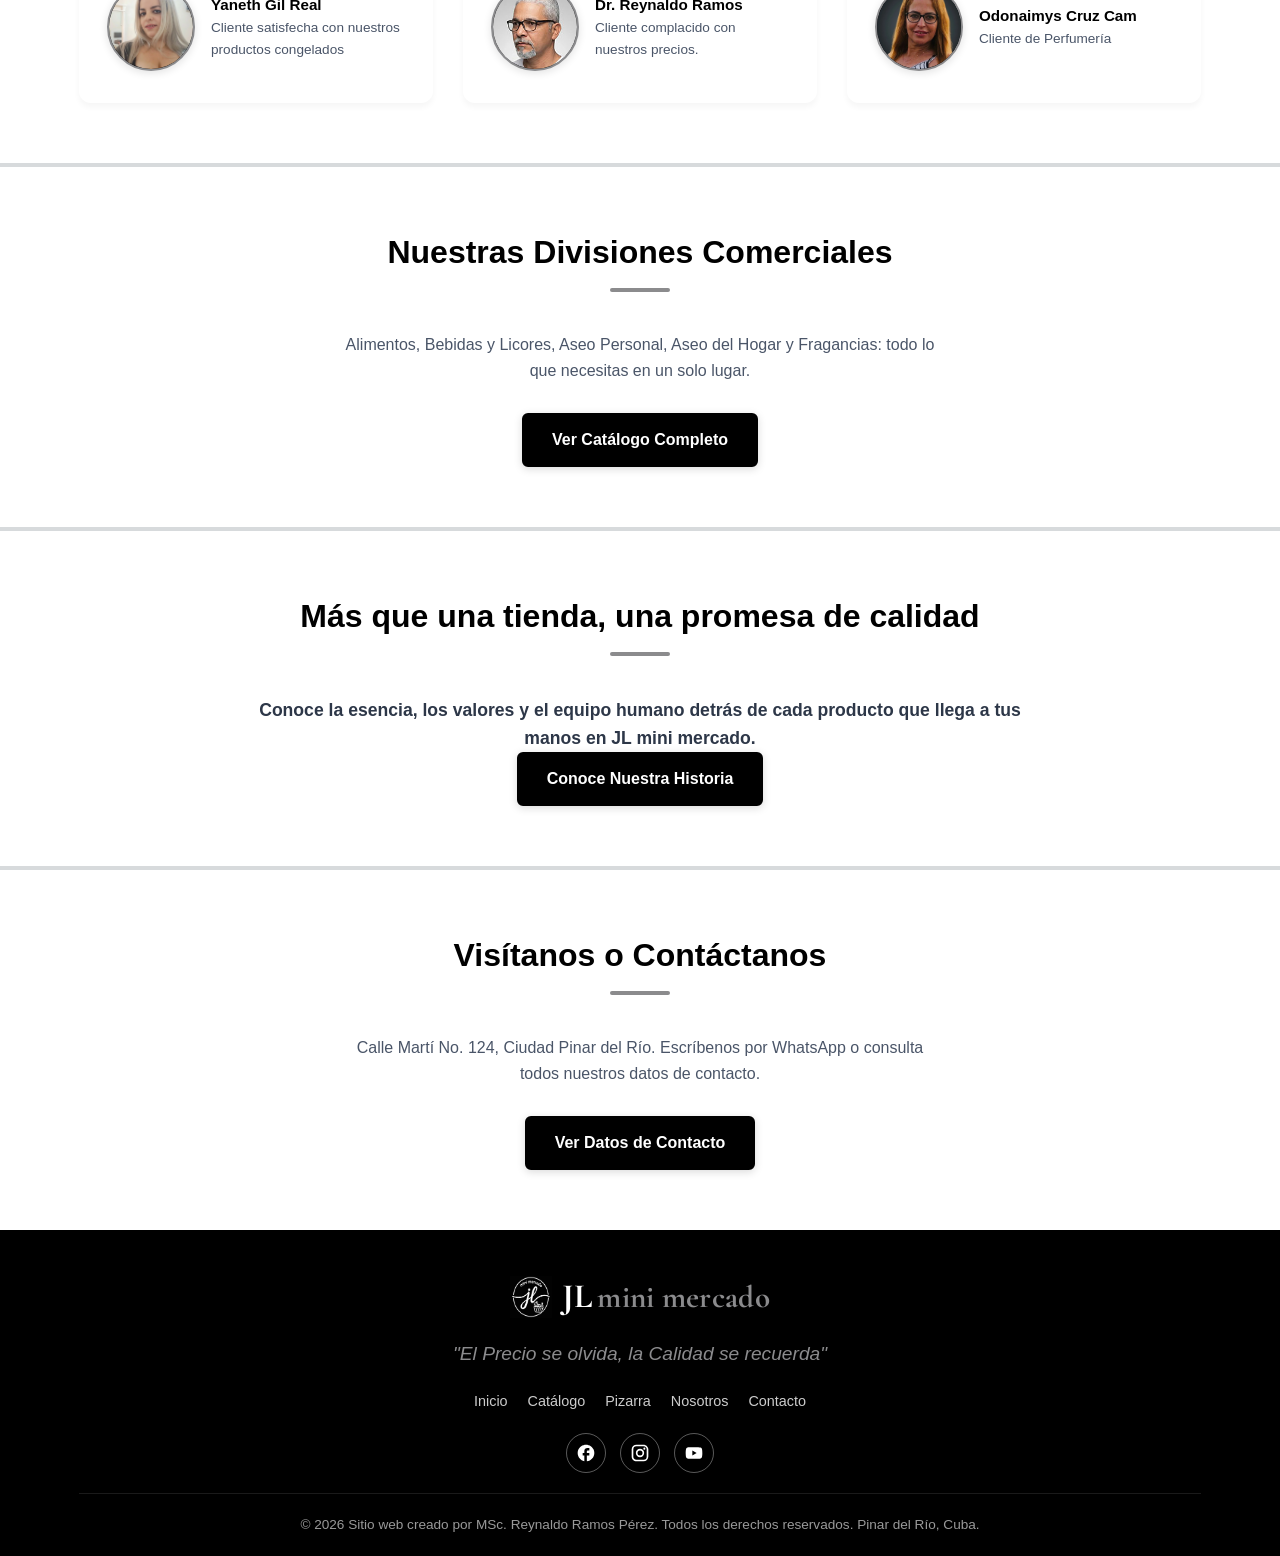
==== commit 9be929aa: "fdsgdfjh" ====
--- a/index.html
+++ b/index.html
@@ -139,6 +139,15 @@
             <a href="contacto.html" class="btn btn-primary btn-hero" data-i18n="home.hero.cta">Visítanos en nuestra Tienda</a>
             <a href="pizarra.html" class="btn btn-hero-outline" data-i18n="home.board.cta">Ver precios y disponibilidad</a>
           </div>
+          <div class="home-info-strip" aria-label="Horario y contacto rápido">
+            <span class="home-info-item" data-i18n="home.info.hours">Horario: todos los días, 8:00 a. m. – 7:00 p. m.</span>
+            <span class="home-info-sep" aria-hidden="true">·</span>
+            <span class="home-info-item" data-i18n="home.info.address">Calle Martí No. 124, Pinar del Río</span>
+            <span class="home-info-sep" aria-hidden="true">·</span>
+            <a class="home-info-link" href="https://wa.me/5351870743?text=Hola%20JL%20mini%20mercado%2C%20quisiera%20consultar%20disponibilidad." target="_blank" rel="noopener noreferrer" data-i18n="home.info.whatsapp">WhatsApp</a>
+            <span class="home-info-sep" aria-hidden="true">·</span>
+            <a class="home-info-link" href="tel:+5351870743" data-i18n="home.info.phone">Llamar</a>
+          </div>
         </div>
       </section>
 
@@ -154,13 +163,10 @@
                   <path d="M12 2l2.9 6.26 6.9.6-5.2 4.56 1.57 6.77L12 16.9l-6.17 3.29 1.57-6.77-5.2-4.56 6.9-.6z"/>
                 </svg>
               </div>
-              <h3 data-i18n="home.quality.title">Calidad e Innovación</h3>
+              <h3 data-i18n="home.quality.title">Selección cuidada</h3>
               <p data-i18n="home.quality.text">
-                Ofrecemos productos de alta calidad que combinan el buen gusto,
-                la calidad y todo con un excelente servicio. Nuestro Mini Mercado JL
-                trabaja para satisfacer tus necesidades con soluciones confiables,
-                precios competitivos y atención personalizada. Descubre la
-                diferencia de comprar con nosotros.
+                Elegimos productos con buen gusto y servicio cercano. En JL mini mercado
+                trabajamos para cubrir tus necesidades con precios competitivos y atención personalizada.
               </p>
             </div>
             <div class="value-card">
@@ -169,10 +175,10 @@
                   <path d="M6 3L18 3L22 9L12 21L2 9Z" />
                 </svg>
               </div>
-              <h3 data-i18n="home.leader.title">El Mercado Líder de Pinar del Río</h3>
+              <h3 data-i18n="home.leader.title">Tu mercado de confianza en Pinar del Río</h3>
               <p data-i18n="home.leader.text">
-               No somos el mayor, pero sí somos el mejor Mercado para la familia pinareña
-                para compras de Alimentos, Aseo Personal y del Hogar, Perfumería y muchísimo más.
+                Un lugar pensado para la familia pinareña: alimentos, bebidas y licores,
+                aseo personal y del hogar, fragancias y mucho más, con disponibilidad clara antes de que vengas.
               </p>
             </div>
           </div>
@@ -266,12 +272,11 @@
         <div class="container text-center">
           <h2 class="section-title" id="divisions-title" data-i18n="home.divisions">Nuestras Divisiones Comerciales</h2>
           <p class="section-lead" data-i18n="home.divisions.text">
-            Aseo Personal y del Hogar, Alimentos Variados
-            y Perfumería: todo lo que necesitas en un solo lugar.
+            Alimentos, Bebidas y Licores, Aseo Personal, Aseo del Hogar y Fragancias:
+            todo lo que necesitas en un solo lugar.
           </p>
           <div class="section-actions">
             <a href="catalogo.html" class="btn btn-primary" data-i18n="home.catalog.cta">Ver Catálogo Completo</a>
-            <a href="pizarra.html" class="btn btn-primary" data-i18n="home.board.cta">Ver precios y disponibilidad</a>
           </div>
         </div>
       </section>
@@ -284,7 +289,7 @@
           </h2>
           <p class="section-lead section-lead-strong" data-i18n="home.promise.text">
             Conoce la esencia, los valores y el equipo humano detrás de cada
-            producto que llega a tus manos en Mini Mercado JL.
+            producto que llega a tus manos en JL mini mercado.
           </p>
           <a href="nosotros.html" class="btn btn-primary" data-i18n="home.history.cta">Conoce Nuestra Historia</a>
         </div>
@@ -305,7 +310,7 @@
 
     <!-- BOTONES FLOTANTES PERSISTENTES -->
     <div class="floating-actions">
-      <a href="https://wa.me/5351870743?text=Hola,%20quisiera%20consultar%20disponibilidad%20de%20productos%20en%20JL%20Mini%20Mercado"
+      <a href="https://wa.me/5351870743?text=Hola,%20quisiera%20consultar%20disponibilidad%20de%20productos%20en%20JL%20mini%20mercado"
          class="btn-float btn-float-whatsapp"
          target="_blank"
          rel="noopener noreferrer"
--- a/css/main.css
+++ b/css/main.css
@@ -1194,3 +1194,47 @@
     box-shadow: 0 3px 10px rgba(0, 0, 0, 0.25);
   }
 }
+
+
+/* ========== Home: horario y contacto visible ========== */
+.home-info-strip {
+  display: flex;
+  flex-wrap: wrap;
+  align-items: center;
+  justify-content: center;
+  gap: 6px 10px;
+  margin-top: 28px;
+  padding: 12px 16px;
+  background: rgba(255, 255, 255, 0.12);
+  border: 1px solid rgba(255, 255, 255, 0.22);
+  border-radius: 999px;
+  backdrop-filter: blur(6px);
+  font-size: 0.92rem;
+  color: rgba(255, 255, 255, 0.95);
+  max-width: 920px;
+  margin-left: auto;
+  margin-right: auto;
+}
+.home-info-item { white-space: nowrap; }
+.home-info-sep { opacity: 0.55; }
+.home-info-link {
+  color: #f0e6b8;
+  font-weight: 600;
+  text-decoration: none;
+  border-bottom: 1px solid transparent;
+}
+.home-info-link:hover,
+.home-info-link:focus-visible {
+  border-bottom-color: #f0e6b8;
+  outline: none;
+}
+@media (max-width: 640px) {
+  .home-info-strip {
+    border-radius: 14px;
+    flex-direction: column;
+    gap: 8px;
+    text-align: center;
+  }
+  .home-info-sep { display: none; }
+  .home-info-item { white-space: normal; }
+}
